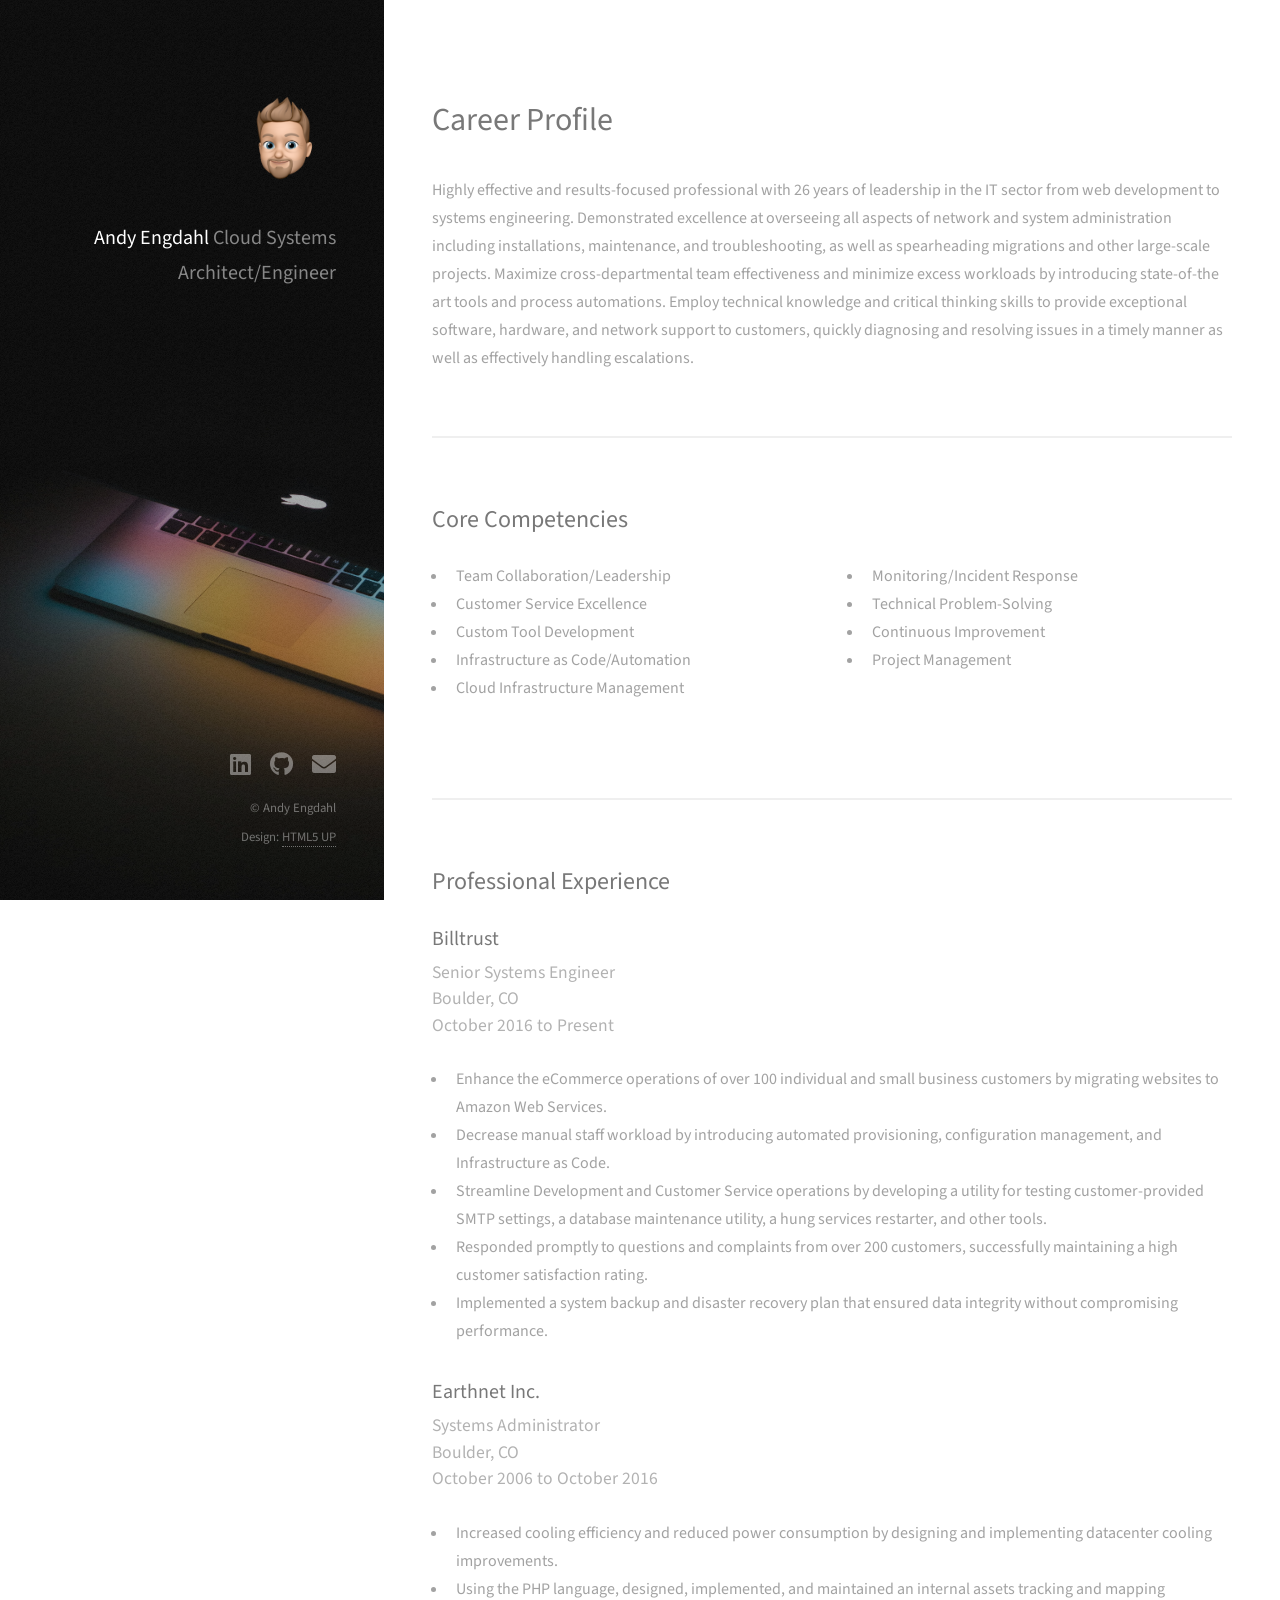
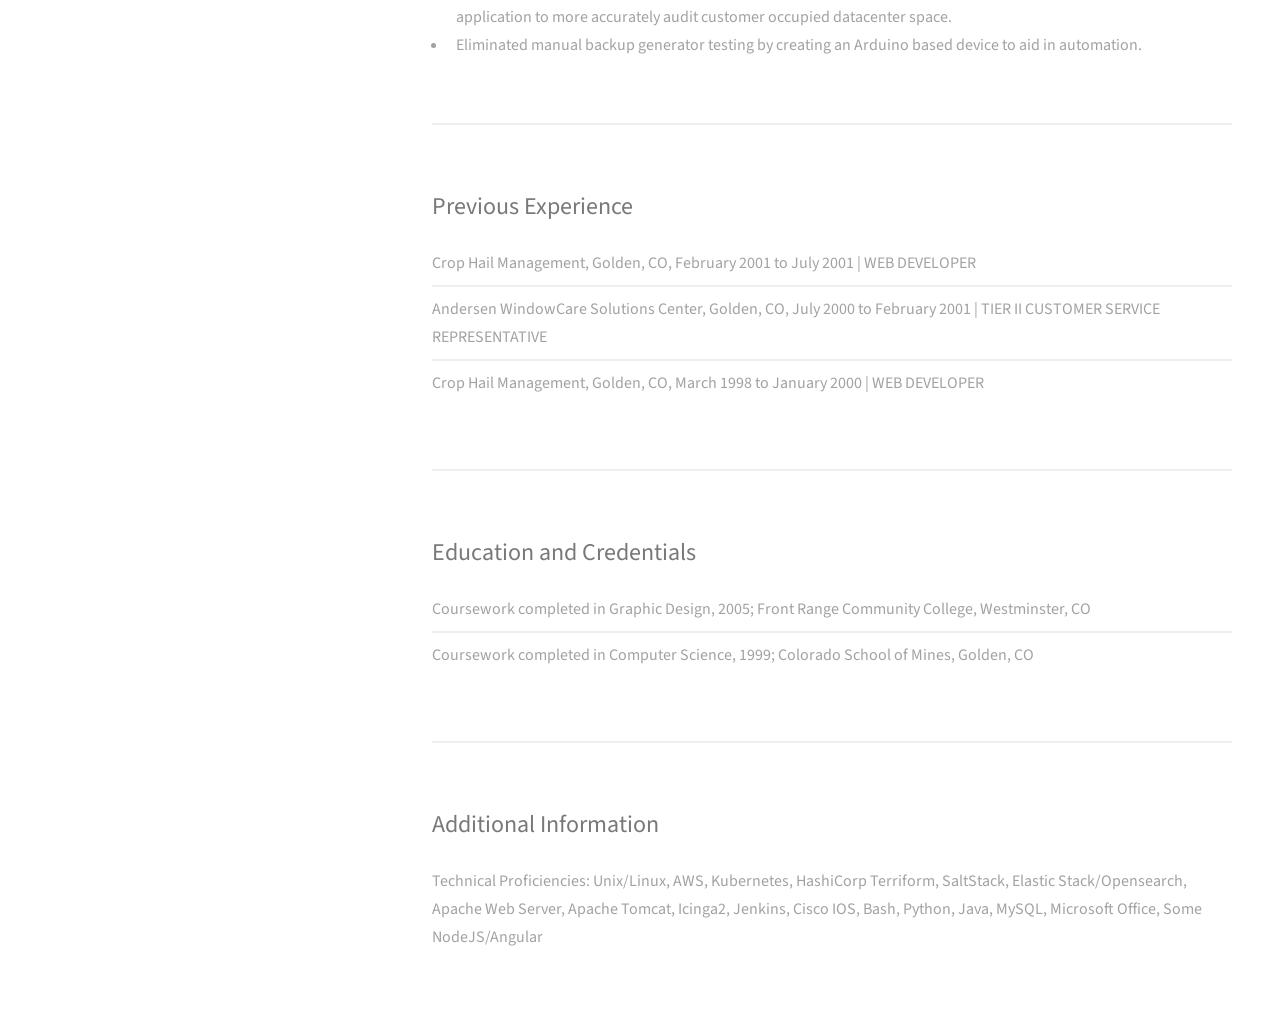
==== content/index.html @ d442753d "Initial commit" ====
<!DOCTYPE HTML>
<!--
	Strata by HTML5 UP
	html5up.net | @ajlkn
	Free for personal and commercial use under the CCA 3.0 license (html5up.net/license)
-->
<html>
	<head>
		<title>Andy Engdahl</title>
		<meta charset="utf-8" />
		<meta name="viewport" content="width=device-width, initial-scale=1, user-scalable=no" />
		<link rel="stylesheet" href="assets/css/main.css" />
	</head>
	<body class="is-preload">

		<!-- Header -->
			<header id="header">
				<div class="inner">
					<a href="#" class="image avatar"><img src="images/avatar.png" alt="" /></a>
					<h1><strong>Andy Engdahl</strong><br />
					Cloud Systems Architect/Engineer<br /></h1>
				</div>
			</header>

		<!-- Main -->
			<div id="main">

				<!-- One -->
					<section id="one">
						<header class="major">
							<h2>Career Profile</h2>
						</header>
						<p>Highly effective and results-focused professional with 26 years of leadership in the IT sector from web development to systems engineering. Demonstrated excellence at overseeing all aspects of network and system administration including installations, maintenance, and troubleshooting, as well as spearheading migrations and other large-scale projects. Maximize cross-departmental team effectiveness and minimize excess workloads by introducing state-of-the art tools and process automations. Employ technical knowledge and critical thinking skills to provide exceptional software, hardware, and network support to customers, quickly diagnosing and resolving issues in a timely manner as well as effectively handling escalations.</p>
					</section>

					<section id="two">
						<header>
							<h2>Core Competencies</h2>
						</header>
						<div class="row">
							<div class="col-6 col-12-xsmall">
								<ul>
									<li>Team Collaboration/Leadership</li>
									<li>Customer Service Excellence</li>
									<li>Custom Tool Development</li>
									<li>Infrastructure as Code/Automation</li>
									<li>Cloud Infrastructure Management</li>
								</ul>
							</div>
							<div class="col-6 col-12-xsmall">
								<ul>
									<li>Monitoring/Incident Response</li>
									<li>Technical Problem-Solving</li>
									<li>Continuous Improvement</li>
									<li>Project Management</li>
								</ul>
							</div>
						</div>
					</section>

					<section id="three">
						<h2>Professional Experience</h2>
						<header>
							<h3>Billtrust</h3>
							<p>
								Senior Systems Engineer<br />
								Boulder, CO<br />
								October 2016 to Present<br />
							</p>
						</header>
						<ul>
							<li>Enhance the eCommerce operations of over 100 individual and small business customers by migrating websites to Amazon Web Services.</li>
							<li>Decrease manual staff workload by introducing automated provisioning, configuration management, and Infrastructure as Code.</li>
							<li>Streamline Development and Customer Service operations by developing a utility for testing customer-provided SMTP settings, a database maintenance utility, a hung services restarter, and other tools. </li>
							<li>Responded promptly to questions and complaints from over 200 customers, successfully maintaining a high customer satisfaction rating.</li>
							<li>Implemented a system backup and disaster recovery plan that ensured data integrity without compromising performance.</li>
						</ul>
						<header>
							<h3>Earthnet Inc.</h3>
							<p>
								Systems Administrator<br />
								Boulder, CO<br />
								October 2006 to October 2016
							</p>
						</header>  
						<ul>
							<li>Increased cooling efficiency and reduced power consumption by designing and implementing datacenter cooling improvements.</li>
							<li>Using the PHP language, designed, implemented, and maintained an internal assets tracking and mapping application to more accurately audit customer occupied datacenter space.</li>
							<li>Eliminated manual backup generator testing by creating an Arduino based device to aid in automation.</li>
						</ul>
					</section>

					<section id="four">
						<h2>Previous Experience</h2>
							<ul class="alt">
							<li>Crop Hail Management, Golden, CO, February 2001 to July 2001 | WEB DEVELOPER</li>
							<li>Andersen WindowCare Solutions Center, Golden, CO, July 2000 to February 2001 | TIER II CUSTOMER SERVICE REPRESENTATIVE </li>
							<li>Crop Hail Management, Golden, CO, March 1998 to January 2000 | WEB DEVELOPER</li>
						</ul>
					</section>

					<section id="five">
						<h2>Education and Credentials</h2>
						<ul class="alt">
							<li>Coursework completed in Graphic Design, 2005; Front Range Community College, Westminster, CO</li>
							<li>Coursework completed in Computer Science, 1999; Colorado School of Mines, Golden, CO</li>
						</ul>
					</section>

					<section id="six">
						<h2>Additional Information</h2>
						<p>Technical Proficiencies: Unix/Linux, AWS, Kubernetes, HashiCorp Terriform, SaltStack, Elastic Stack/Opensearch, Apache Web Server, Apache Tomcat, Icinga2, Jenkins, Cisco IOS, Bash, Python, Java, MySQL, Microsoft Office, Some NodeJS/Angular</p>
					</section>

			</div>

		<!-- Footer -->
			<footer id="footer">
				<div class="inner">
					<ul class="icons">
						<li><a href="https://www.linkedin.com/in/andyengdahl/" class="icon brands fa-linkedin"><span class="label">LinkedIn</span></a></li>
						<li><a href="https://github.com/drewmat" class="icon brands fa-github"><span class="label">Github</span></a></li>
						<li><a href="#" class="icon solid fa-envelope"><span class="label">Email</span></a></li>
					</ul>
					<ul class="copyright">
						<li>&copy; Andy Engdahl</li><li>Design: <a href="http://html5up.net">HTML5 UP</a></li>
					</ul>
				</div>
			</footer>

		<!-- Scripts -->
			<script src="assets/js/jquery.min.js"></script>
			<script src="assets/js/jquery.poptrox.min.js"></script>
			<script src="assets/js/browser.min.js"></script>
			<script src="assets/js/breakpoints.min.js"></script>
			<script src="assets/js/util.js"></script>
			<script src="assets/js/main.js"></script>

	</body>
</html>
---- content/assets/css/main.css ----
@import url("fontawesome-all.min.css");
@import url("https://fonts.googleapis.com/css?family=Source+Sans+Pro:400,400italic");

/*
	Strata by HTML5 UP
	html5up.net | @ajlkn
	Free for personal and commercial use under the CCA 3.0 license (html5up.net/license)
*/

html, body, div, span, applet, object,
iframe, h1, h2, h3, h4, h5, h6, p, blockquote,
pre, a, abbr, acronym, address, big, cite,
code, del, dfn, em, img, ins, kbd, q, s, samp,
small, strike, strong, sub, sup, tt, var, b,
u, i, center, dl, dt, dd, ol, ul, li, fieldset,
form, label, legend, table, caption, tbody,
tfoot, thead, tr, th, td, article, aside,
canvas, details, embed, figure, figcaption,
footer, header, hgroup, menu, nav, output, ruby,
section, summary, time, mark, audio, video {
	margin: 0;
	padding: 0;
	border: 0;
	font-size: 100%;
	font: inherit;
	vertical-align: baseline;}

article, aside, details, figcaption, figure,
footer, header, hgroup, menu, nav, section {
	display: block;}

body {
	line-height: 1;
}

ol, ul {
	list-style: none;
}

blockquote, q {
	quotes: none;
}

	blockquote:before, blockquote:after, q:before, q:after {
		content: '';
		content: none;
	}

table {
	border-collapse: collapse;
	border-spacing: 0;
}

body {
	-webkit-text-size-adjust: none;
}

mark {
	background-color: transparent;
	color: inherit;
}

input::-moz-focus-inner {
	border: 0;
	padding: 0;
}

input, select, textarea {
	-moz-appearance: none;
	-webkit-appearance: none;
	-ms-appearance: none;
	appearance: none;
}

/* Basic */

	html {
		box-sizing: border-box;
	}

	*, *:before, *:after {
		box-sizing: inherit;
	}

	body {
		background: #fff;
	}

		body.is-preload *, body.is-preload *:before, body.is-preload *:after {
			-moz-animation: none !important;
			-webkit-animation: none !important;
			-ms-animation: none !important;
			animation: none !important;
			-moz-transition: none !important;
			-webkit-transition: none !important;
			-ms-transition: none !important;
			transition: none !important;
		}

	body, input, select, textarea {
		color: #a2a2a2;
		font-family: "Source Sans Pro", Helvetica, sans-serif;
		font-size: 16pt;
		font-weight: 400;
		line-height: 1.75em;
	}

	a {
		-moz-transition: color 0.2s ease-in-out, border-color 0.2s ease-in-out;
		-webkit-transition: color 0.2s ease-in-out, border-color 0.2s ease-in-out;
		-ms-transition: color 0.2s ease-in-out, border-color 0.2s ease-in-out;
		transition: color 0.2s ease-in-out, border-color 0.2s ease-in-out;
		border-bottom: dotted 1px;
		color: #49bf9d;
		text-decoration: none;
	}

		a:hover {
			border-bottom-color: transparent;
			color: #49bf9d !important;
			text-decoration: none;
		}

	strong, b {
		color: #787878;
		font-weight: 400;
	}

	em, i {
		font-style: italic;
	}

	p {
		margin: 0 0 2em 0;
	}

	h1, h2, h3, h4, h5, h6 {
		color: #787878;
		font-weight: 400;
		line-height: 1em;
		margin: 0 0 1em 0;
	}

		h1 a, h2 a, h3 a, h4 a, h5 a, h6 a {
			color: inherit;
			text-decoration: none;
		}

	h1 {
		font-size: 2em;
		line-height: 1.5em;
	}

	h2 {
		font-size: 1.5em;
		line-height: 1.5em;
	}

	h3 {
		font-size: 1.25em;
		line-height: 1.5em;
	}

	h4 {
		font-size: 1.1em;
		line-height: 1.5em;
	}

	h5 {
		font-size: 0.9em;
		line-height: 1.5em;
	}

	h6 {
		font-size: 0.7em;
		line-height: 1.5em;
	}

	sub {
		font-size: 0.8em;
		position: relative;
		top: 0.5em;
	}

	sup {
		font-size: 0.8em;
		position: relative;
		top: -0.5em;
	}

	hr {
		border: 0;
		border-bottom: solid 2px #efefef;
		margin: 2em 0;
	}

		hr.major {
			margin: 3em 0;
		}

	blockquote {
		border-left: solid 6px #efefef;
		font-style: italic;
		margin: 0 0 2em 0;
		padding: 0.5em 0 0.5em 1.5em;
	}

	code {
		background: #f7f7f7;
		border-radius: 0.35em;
		border: solid 2px #efefef;
		font-family: "Courier New", monospace;
		font-size: 0.9em;
		margin: 0 0.25em;
		padding: 0.25em 0.65em;
	}

	pre {
		-webkit-overflow-scrolling: touch;
		font-family: "Courier New", monospace;
		font-size: 0.9em;
		margin: 0 0 2em 0;
	}

		pre code {
			display: block;
			line-height: 1.75em;
			padding: 1em 1.5em;
			overflow-x: auto;
		}

	.align-left {
		text-align: left;
	}

	.align-center {
		text-align: center;
	}

	.align-right {
		text-align: right;
	}

/* Container */

	.container {
		margin: 0 auto;
		max-width: calc(100% - 4em);
		width: 100%;
	}

		.container.xsmall {
			width: 25%;
		}

		.container.small {
			width: 50%;
		}

		.container.medium {
			width: 75%;
		}

		.container.large {
			width: 125%;
		}

		.container.xlarge {
			width: 150%;
		}

		.container.max {
			width: 100%;
		}

		@media screen and (max-width: 980px) {

			.container {
				width: 100% !important;
				max-width: 100% !important;
			}

		}

		@media screen and (max-width: 480px) {

			.container {
				max-width: calc(100% - 3em);
			}

		}

/* Row */

	.row {
		display: flex;
		flex-wrap: wrap;
		box-sizing: border-box;
		align-items: stretch;
	}

		.row > * {
			box-sizing: border-box;
		}

		.row.gtr-uniform > * > :last-child {
			margin-bottom: 0;
		}

		.row.aln-left {
			justify-content: flex-start;
		}

		.row.aln-center {
			justify-content: center;
		}

		.row.aln-right {
			justify-content: flex-end;
		}

		.row.aln-top {
			align-items: flex-start;
		}

		.row.aln-middle {
			align-items: center;
		}

		.row.aln-bottom {
			align-items: flex-end;
		}

		.row > .imp {
			order: -1;
		}

		.row > .col-1 {
			width: 8.33333%;
		}

		.row > .off-1 {
			margin-left: 8.33333%;
		}

		.row > .col-2 {
			width: 16.66667%;
		}

		.row > .off-2 {
			margin-left: 16.66667%;
		}

		.row > .col-3 {
			width: 25%;
		}

		.row > .off-3 {
			margin-left: 25%;
		}

		.row > .col-4 {
			width: 33.33333%;
		}

		.row > .off-4 {
			margin-left: 33.33333%;
		}

		.row > .col-5 {
			width: 41.66667%;
		}

		.row > .off-5 {
			margin-left: 41.66667%;
		}

		.row > .col-6 {
			width: 50%;
		}

		.row > .off-6 {
			margin-left: 50%;
		}

		.row > .col-7 {
			width: 58.33333%;
		}

		.row > .off-7 {
			margin-left: 58.33333%;
		}

		.row > .col-8 {
			width: 66.66667%;
		}

		.row > .off-8 {
			margin-left: 66.66667%;
		}

		.row > .col-9 {
			width: 75%;
		}

		.row > .off-9 {
			margin-left: 75%;
		}

		.row > .col-10 {
			width: 83.33333%;
		}

		.row > .off-10 {
			margin-left: 83.33333%;
		}

		.row > .col-11 {
			width: 91.66667%;
		}

		.row > .off-11 {
			margin-left: 91.66667%;
		}

		.row > .col-12 {
			width: 100%;
		}

		.row > .off-12 {
			margin-left: 100%;
		}

		.row.gtr-0 {
			margin-top: 0;
			margin-left: 0em;
		}

			.row.gtr-0 > * {
				padding: 0 0 0 0em;
			}

			.row.gtr-0.gtr-uniform {
				margin-top: 0em;
			}

				.row.gtr-0.gtr-uniform > * {
					padding-top: 0em;
				}

		.row.gtr-25 {
			margin-top: 0;
			margin-left: -0.625em;
		}

			.row.gtr-25 > * {
				padding: 0 0 0 0.625em;
			}

			.row.gtr-25.gtr-uniform {
				margin-top: -0.625em;
			}

				.row.gtr-25.gtr-uniform > * {
					padding-top: 0.625em;
				}

		.row.gtr-50 {
			margin-top: 0;
			margin-left: -1.25em;
		}

			.row.gtr-50 > * {
				padding: 0 0 0 1.25em;
			}

			.row.gtr-50.gtr-uniform {
				margin-top: -1.25em;
			}

				.row.gtr-50.gtr-uniform > * {
					padding-top: 1.25em;
				}

		.row {
			margin-top: 0;
			margin-left: -2.5em;
		}

			.row > * {
				padding: 0 0 0 2.5em;
			}

			.row.gtr-uniform {
				margin-top: -2.5em;
			}

				.row.gtr-uniform > * {
					padding-top: 2.5em;
				}

		.row.gtr-150 {
			margin-top: 0;
			margin-left: -3.75em;
		}

			.row.gtr-150 > * {
				padding: 0 0 0 3.75em;
			}

			.row.gtr-150.gtr-uniform {
				margin-top: -3.75em;
			}

				.row.gtr-150.gtr-uniform > * {
					padding-top: 3.75em;
				}

		.row.gtr-200 {
			margin-top: 0;
			margin-left: -5em;
		}

			.row.gtr-200 > * {
				padding: 0 0 0 5em;
			}

			.row.gtr-200.gtr-uniform {
				margin-top: -5em;
			}

				.row.gtr-200.gtr-uniform > * {
					padding-top: 5em;
				}

		@media screen and (max-width: 1800px) {

			.row {
				display: flex;
				flex-wrap: wrap;
				box-sizing: border-box;
				align-items: stretch;
			}

				.row > * {
					box-sizing: border-box;
				}

				.row.gtr-uniform > * > :last-child {
					margin-bottom: 0;
				}

				.row.aln-left {
					justify-content: flex-start;
				}

				.row.aln-center {
					justify-content: center;
				}

				.row.aln-right {
					justify-content: flex-end;
				}

				.row.aln-top {
					align-items: flex-start;
				}

				.row.aln-middle {
					align-items: center;
				}

				.row.aln-bottom {
					align-items: flex-end;
				}

				.row > .imp-xlarge {
					order: -1;
				}

				.row > .col-1-xlarge {
					width: 8.33333%;
				}

				.row > .off-1-xlarge {
					margin-left: 8.33333%;
				}

				.row > .col-2-xlarge {
					width: 16.66667%;
				}

				.row > .off-2-xlarge {
					margin-left: 16.66667%;
				}

				.row > .col-3-xlarge {
					width: 25%;
				}

				.row > .off-3-xlarge {
					margin-left: 25%;
				}

				.row > .col-4-xlarge {
					width: 33.33333%;
				}

				.row > .off-4-xlarge {
					margin-left: 33.33333%;
				}

				.row > .col-5-xlarge {
					width: 41.66667%;
				}

				.row > .off-5-xlarge {
					margin-left: 41.66667%;
				}

				.row > .col-6-xlarge {
					width: 50%;
				}

				.row > .off-6-xlarge {
					margin-left: 50%;
				}

				.row > .col-7-xlarge {
					width: 58.33333%;
				}

				.row > .off-7-xlarge {
					margin-left: 58.33333%;
				}

				.row > .col-8-xlarge {
					width: 66.66667%;
				}

				.row > .off-8-xlarge {
					margin-left: 66.66667%;
				}

				.row > .col-9-xlarge {
					width: 75%;
				}

				.row > .off-9-xlarge {
					margin-left: 75%;
				}

				.row > .col-10-xlarge {
					width: 83.33333%;
				}

				.row > .off-10-xlarge {
					margin-left: 83.33333%;
				}

				.row > .col-11-xlarge {
					width: 91.66667%;
				}

				.row > .off-11-xlarge {
					margin-left: 91.66667%;
				}

				.row > .col-12-xlarge {
					width: 100%;
				}

				.row > .off-12-xlarge {
					margin-left: 100%;
				}

				.row.gtr-0 {
					margin-top: 0;
					margin-left: 0em;
				}

					.row.gtr-0 > * {
						padding: 0 0 0 0em;
					}

					.row.gtr-0.gtr-uniform {
						margin-top: 0em;
					}

						.row.gtr-0.gtr-uniform > * {
							padding-top: 0em;
						}

				.row.gtr-25 {
					margin-top: 0;
					margin-left: -0.625em;
				}

					.row.gtr-25 > * {
						padding: 0 0 0 0.625em;
					}

					.row.gtr-25.gtr-uniform {
						margin-top: -0.625em;
					}

						.row.gtr-25.gtr-uniform > * {
							padding-top: 0.625em;
						}

				.row.gtr-50 {
					margin-top: 0;
					margin-left: -1.25em;
				}

					.row.gtr-50 > * {
						padding: 0 0 0 1.25em;
					}

					.row.gtr-50.gtr-uniform {
						margin-top: -1.25em;
					}

						.row.gtr-50.gtr-uniform > * {
							padding-top: 1.25em;
						}

				.row {
					margin-top: 0;
					margin-left: -2.5em;
				}

					.row > * {
						padding: 0 0 0 2.5em;
					}

					.row.gtr-uniform {
						margin-top: -2.5em;
					}

						.row.gtr-uniform > * {
							padding-top: 2.5em;
						}

				.row.gtr-150 {
					margin-top: 0;
					margin-left: -3.75em;
				}

					.row.gtr-150 > * {
						padding: 0 0 0 3.75em;
					}

					.row.gtr-150.gtr-uniform {
						margin-top: -3.75em;
					}

						.row.gtr-150.gtr-uniform > * {
							padding-top: 3.75em;
						}

				.row.gtr-200 {
					margin-top: 0;
					margin-left: -5em;
				}

					.row.gtr-200 > * {
						padding: 0 0 0 5em;
					}

					.row.gtr-200.gtr-uniform {
						margin-top: -5em;
					}

						.row.gtr-200.gtr-uniform > * {
							padding-top: 5em;
						}

		}

		@media screen and (max-width: 1280px) {

			.row {
				display: flex;
				flex-wrap: wrap;
				box-sizing: border-box;
				align-items: stretch;
			}

				.row > * {
					box-sizing: border-box;
				}

				.row.gtr-uniform > * > :last-child {
					margin-bottom: 0;
				}

				.row.aln-left {
					justify-content: flex-start;
				}

				.row.aln-center {
					justify-content: center;
				}

				.row.aln-right {
					justify-content: flex-end;
				}

				.row.aln-top {
					align-items: flex-start;
				}

				.row.aln-middle {
					align-items: center;
				}

				.row.aln-bottom {
					align-items: flex-end;
				}

				.row > .imp-large {
					order: -1;
				}

				.row > .col-1-large {
					width: 8.33333%;
				}

				.row > .off-1-large {
					margin-left: 8.33333%;
				}

				.row > .col-2-large {
					width: 16.66667%;
				}

				.row > .off-2-large {
					margin-left: 16.66667%;
				}

				.row > .col-3-large {
					width: 25%;
				}

				.row > .off-3-large {
					margin-left: 25%;
				}

				.row > .col-4-large {
					width: 33.33333%;
				}

				.row > .off-4-large {
					margin-left: 33.33333%;
				}

				.row > .col-5-large {
					width: 41.66667%;
				}

				.row > .off-5-large {
					margin-left: 41.66667%;
				}

				.row > .col-6-large {
					width: 50%;
				}

				.row > .off-6-large {
					margin-left: 50%;
				}

				.row > .col-7-large {
					width: 58.33333%;
				}

				.row > .off-7-large {
					margin-left: 58.33333%;
				}

				.row > .col-8-large {
					width: 66.66667%;
				}

				.row > .off-8-large {
					margin-left: 66.66667%;
				}

				.row > .col-9-large {
					width: 75%;
				}

				.row > .off-9-large {
					margin-left: 75%;
				}

				.row > .col-10-large {
					width: 83.33333%;
				}

				.row > .off-10-large {
					margin-left: 83.33333%;
				}

				.row > .col-11-large {
					width: 91.66667%;
				}

				.row > .off-11-large {
					margin-left: 91.66667%;
				}

				.row > .col-12-large {
					width: 100%;
				}

				.row > .off-12-large {
					margin-left: 100%;
				}

				.row.gtr-0 {
					margin-top: 0;
					margin-left: 0em;
				}

					.row.gtr-0 > * {
						padding: 0 0 0 0em;
					}

					.row.gtr-0.gtr-uniform {
						margin-top: 0em;
					}

						.row.gtr-0.gtr-uniform > * {
							padding-top: 0em;
						}

				.row.gtr-25 {
					margin-top: 0;
					margin-left: -0.5em;
				}

					.row.gtr-25 > * {
						padding: 0 0 0 0.5em;
					}

					.row.gtr-25.gtr-uniform {
						margin-top: -0.5em;
					}

						.row.gtr-25.gtr-uniform > * {
							padding-top: 0.5em;
						}

				.row.gtr-50 {
					margin-top: 0;
					margin-left: -1em;
				}

					.row.gtr-50 > * {
						padding: 0 0 0 1em;
					}

					.row.gtr-50.gtr-uniform {
						margin-top: -1em;
					}

						.row.gtr-50.gtr-uniform > * {
							padding-top: 1em;
						}

				.row {
					margin-top: 0;
					margin-left: -2em;
				}

					.row > * {
						padding: 0 0 0 2em;
					}

					.row.gtr-uniform {
						margin-top: -2em;
					}

						.row.gtr-uniform > * {
							padding-top: 2em;
						}

				.row.gtr-150 {
					margin-top: 0;
					margin-left: -3em;
				}

					.row.gtr-150 > * {
						padding: 0 0 0 3em;
					}

					.row.gtr-150.gtr-uniform {
						margin-top: -3em;
					}

						.row.gtr-150.gtr-uniform > * {
							padding-top: 3em;
						}

				.row.gtr-200 {
					margin-top: 0;
					margin-left: -4em;
				}

					.row.gtr-200 > * {
						padding: 0 0 0 4em;
					}

					.row.gtr-200.gtr-uniform {
						margin-top: -4em;
					}

						.row.gtr-200.gtr-uniform > * {
							padding-top: 4em;
						}

		}

		@media screen and (max-width: 980px) {

			.row {
				display: flex;
				flex-wrap: wrap;
				box-sizing: border-box;
				align-items: stretch;
			}

				.row > * {
					box-sizing: border-box;
				}

				.row.gtr-uniform > * > :last-child {
					margin-bottom: 0;
				}

				.row.aln-left {
					justify-content: flex-start;
				}

				.row.aln-center {
					justify-content: center;
				}

				.row.aln-right {
					justify-content: flex-end;
				}

				.row.aln-top {
					align-items: flex-start;
				}

				.row.aln-middle {
					align-items: center;
				}

				.row.aln-bottom {
					align-items: flex-end;
				}

				.row > .imp-medium {
					order: -1;
				}

				.row > .col-1-medium {
					width: 8.33333%;
				}

				.row > .off-1-medium {
					margin-left: 8.33333%;
				}

				.row > .col-2-medium {
					width: 16.66667%;
				}

				.row > .off-2-medium {
					margin-left: 16.66667%;
				}

				.row > .col-3-medium {
					width: 25%;
				}

				.row > .off-3-medium {
					margin-left: 25%;
				}

				.row > .col-4-medium {
					width: 33.33333%;
				}

				.row > .off-4-medium {
					margin-left: 33.33333%;
				}

				.row > .col-5-medium {
					width: 41.66667%;
				}

				.row > .off-5-medium {
					margin-left: 41.66667%;
				}

				.row > .col-6-medium {
					width: 50%;
				}

				.row > .off-6-medium {
					margin-left: 50%;
				}

				.row > .col-7-medium {
					width: 58.33333%;
				}

				.row > .off-7-medium {
					margin-left: 58.33333%;
				}

				.row > .col-8-medium {
					width: 66.66667%;
				}

				.row > .off-8-medium {
					margin-left: 66.66667%;
				}

				.row > .col-9-medium {
					width: 75%;
				}

				.row > .off-9-medium {
					margin-left: 75%;
				}

				.row > .col-10-medium {
					width: 83.33333%;
				}

				.row > .off-10-medium {
					margin-left: 83.33333%;
				}

				.row > .col-11-medium {
					width: 91.66667%;
				}

				.row > .off-11-medium {
					margin-left: 91.66667%;
				}

				.row > .col-12-medium {
					width: 100%;
				}

				.row > .off-12-medium {
					margin-left: 100%;
				}

				.row.gtr-0 {
					margin-top: 0;
					margin-left: 0em;
				}

					.row.gtr-0 > * {
						padding: 0 0 0 0em;
					}

					.row.gtr-0.gtr-uniform {
						margin-top: 0em;
					}

						.row.gtr-0.gtr-uniform > * {
							padding-top: 0em;
						}

				.row.gtr-25 {
					margin-top: 0;
					margin-left: -0.5em;
				}

					.row.gtr-25 > * {
						padding: 0 0 0 0.5em;
					}

					.row.gtr-25.gtr-uniform {
						margin-top: -0.5em;
					}

						.row.gtr-25.gtr-uniform > * {
							padding-top: 0.5em;
						}

				.row.gtr-50 {
					margin-top: 0;
					margin-left: -1em;
				}

					.row.gtr-50 > * {
						padding: 0 0 0 1em;
					}

					.row.gtr-50.gtr-uniform {
						margin-top: -1em;
					}

						.row.gtr-50.gtr-uniform > * {
							padding-top: 1em;
						}

				.row {
					margin-top: 0;
					margin-left: -2em;
				}

					.row > * {
						padding: 0 0 0 2em;
					}

					.row.gtr-uniform {
						margin-top: -2em;
					}

						.row.gtr-uniform > * {
							padding-top: 2em;
						}

				.row.gtr-150 {
					margin-top: 0;
					margin-left: -3em;
				}

					.row.gtr-150 > * {
						padding: 0 0 0 3em;
					}

					.row.gtr-150.gtr-uniform {
						margin-top: -3em;
					}

						.row.gtr-150.gtr-uniform > * {
							padding-top: 3em;
						}

				.row.gtr-200 {
					margin-top: 0;
					margin-left: -4em;
				}

					.row.gtr-200 > * {
						padding: 0 0 0 4em;
					}

					.row.gtr-200.gtr-uniform {
						margin-top: -4em;
					}

						.row.gtr-200.gtr-uniform > * {
							padding-top: 4em;
						}

		}

		@media screen and (max-width: 736px) {

			.row {
				display: flex;
				flex-wrap: wrap;
				box-sizing: border-box;
				align-items: stretch;
			}

				.row > * {
					box-sizing: border-box;
				}

				.row.gtr-uniform > * > :last-child {
					margin-bottom: 0;
				}

				.row.aln-left {
					justify-content: flex-start;
				}

				.row.aln-center {
					justify-content: center;
				}

				.row.aln-right {
					justify-content: flex-end;
				}

				.row.aln-top {
					align-items: flex-start;
				}

				.row.aln-middle {
					align-items: center;
				}

				.row.aln-bottom {
					align-items: flex-end;
				}

				.row > .imp-small {
					order: -1;
				}

				.row > .col-1-small {
					width: 8.33333%;
				}

				.row > .off-1-small {
					margin-left: 8.33333%;
				}

				.row > .col-2-small {
					width: 16.66667%;
				}

				.row > .off-2-small {
					margin-left: 16.66667%;
				}

				.row > .col-3-small {
					width: 25%;
				}

				.row > .off-3-small {
					margin-left: 25%;
				}

				.row > .col-4-small {
					width: 33.33333%;
				}

				.row > .off-4-small {
					margin-left: 33.33333%;
				}

				.row > .col-5-small {
					width: 41.66667%;
				}

				.row > .off-5-small {
					margin-left: 41.66667%;
				}

				.row > .col-6-small {
					width: 50%;
				}

				.row > .off-6-small {
					margin-left: 50%;
				}

				.row > .col-7-small {
					width: 58.33333%;
				}

				.row > .off-7-small {
					margin-left: 58.33333%;
				}

				.row > .col-8-small {
					width: 66.66667%;
				}

				.row > .off-8-small {
					margin-left: 66.66667%;
				}

				.row > .col-9-small {
					width: 75%;
				}

				.row > .off-9-small {
					margin-left: 75%;
				}

				.row > .col-10-small {
					width: 83.33333%;
				}

				.row > .off-10-small {
					margin-left: 83.33333%;
				}

				.row > .col-11-small {
					width: 91.66667%;
				}

				.row > .off-11-small {
					margin-left: 91.66667%;
				}

				.row > .col-12-small {
					width: 100%;
				}

				.row > .off-12-small {
					margin-left: 100%;
				}

				.row.gtr-0 {
					margin-top: 0;
					margin-left: 0em;
				}

					.row.gtr-0 > * {
						padding: 0 0 0 0em;
					}

					.row.gtr-0.gtr-uniform {
						margin-top: 0em;
					}

						.row.gtr-0.gtr-uniform > * {
							padding-top: 0em;
						}

				.row.gtr-25 {
					margin-top: 0;
					margin-left: -0.375em;
				}

					.row.gtr-25 > * {
						padding: 0 0 0 0.375em;
					}

					.row.gtr-25.gtr-uniform {
						margin-top: -0.375em;
					}

						.row.gtr-25.gtr-uniform > * {
							padding-top: 0.375em;
						}

				.row.gtr-50 {
					margin-top: 0;
					margin-left: -0.75em;
				}

					.row.gtr-50 > * {
						padding: 0 0 0 0.75em;
					}

					.row.gtr-50.gtr-uniform {
						margin-top: -0.75em;
					}

						.row.gtr-50.gtr-uniform > * {
							padding-top: 0.75em;
						}

				.row {
					margin-top: 0;
					margin-left: -1.5em;
				}

					.row > * {
						padding: 0 0 0 1.5em;
					}

					.row.gtr-uniform {
						margin-top: -1.5em;
					}

						.row.gtr-uniform > * {
							padding-top: 1.5em;
						}

				.row.gtr-150 {
					margin-top: 0;
					margin-left: -2.25em;
				}

					.row.gtr-150 > * {
						padding: 0 0 0 2.25em;
					}

					.row.gtr-150.gtr-uniform {
						margin-top: -2.25em;
					}

						.row.gtr-150.gtr-uniform > * {
							padding-top: 2.25em;
						}

				.row.gtr-200 {
					margin-top: 0;
					margin-left: -3em;
				}

					.row.gtr-200 > * {
						padding: 0 0 0 3em;
					}

					.row.gtr-200.gtr-uniform {
						margin-top: -3em;
					}

						.row.gtr-200.gtr-uniform > * {
							padding-top: 3em;
						}

		}

		@media screen and (max-width: 480px) {

			.row {
				display: flex;
				flex-wrap: wrap;
				box-sizing: border-box;
				align-items: stretch;
			}

				.row > * {
					box-sizing: border-box;
				}

				.row.gtr-uniform > * > :last-child {
					margin-bottom: 0;
				}

				.row.aln-left {
					justify-content: flex-start;
				}

				.row.aln-center {
					justify-content: center;
				}

				.row.aln-right {
					justify-content: flex-end;
				}

				.row.aln-top {
					align-items: flex-start;
				}

				.row.aln-middle {
					align-items: center;
				}

				.row.aln-bottom {
					align-items: flex-end;
				}

				.row > .imp-xsmall {
					order: -1;
				}

				.row > .col-1-xsmall {
					width: 8.33333%;
				}

				.row > .off-1-xsmall {
					margin-left: 8.33333%;
				}

				.row > .col-2-xsmall {
					width: 16.66667%;
				}

				.row > .off-2-xsmall {
					margin-left: 16.66667%;
				}

				.row > .col-3-xsmall {
					width: 25%;
				}

				.row > .off-3-xsmall {
					margin-left: 25%;
				}

				.row > .col-4-xsmall {
					width: 33.33333%;
				}

				.row > .off-4-xsmall {
					margin-left: 33.33333%;
				}

				.row > .col-5-xsmall {
					width: 41.66667%;
				}

				.row > .off-5-xsmall {
					margin-left: 41.66667%;
				}

				.row > .col-6-xsmall {
					width: 50%;
				}

				.row > .off-6-xsmall {
					margin-left: 50%;
				}

				.row > .col-7-xsmall {
					width: 58.33333%;
				}

				.row > .off-7-xsmall {
					margin-left: 58.33333%;
				}

				.row > .col-8-xsmall {
					width: 66.66667%;
				}

				.row > .off-8-xsmall {
					margin-left: 66.66667%;
				}

				.row > .col-9-xsmall {
					width: 75%;
				}

				.row > .off-9-xsmall {
					margin-left: 75%;
				}

				.row > .col-10-xsmall {
					width: 83.33333%;
				}

				.row > .off-10-xsmall {
					margin-left: 83.33333%;
				}

				.row > .col-11-xsmall {
					width: 91.66667%;
				}

				.row > .off-11-xsmall {
					margin-left: 91.66667%;
				}

				.row > .col-12-xsmall {
					width: 100%;
				}

				.row > .off-12-xsmall {
					margin-left: 100%;
				}

				.row.gtr-0 {
					margin-top: 0;
					margin-left: 0em;
				}

					.row.gtr-0 > * {
						padding: 0 0 0 0em;
					}

					.row.gtr-0.gtr-uniform {
						margin-top: 0em;
					}

						.row.gtr-0.gtr-uniform > * {
							padding-top: 0em;
						}

				.row.gtr-25 {
					margin-top: 0;
					margin-left: -0.375em;
				}

					.row.gtr-25 > * {
						padding: 0 0 0 0.375em;
					}

					.row.gtr-25.gtr-uniform {
						margin-top: -0.375em;
					}

						.row.gtr-25.gtr-uniform > * {
							padding-top: 0.375em;
						}

				.row.gtr-50 {
					margin-top: 0;
					margin-left: -0.75em;
				}

					.row.gtr-50 > * {
						padding: 0 0 0 0.75em;
					}

					.row.gtr-50.gtr-uniform {
						margin-top: -0.75em;
					}

						.row.gtr-50.gtr-uniform > * {
							padding-top: 0.75em;
						}

				.row {
					margin-top: 0;
					margin-left: -1.5em;
				}

					.row > * {
						padding: 0 0 0 1.5em;
					}

					.row.gtr-uniform {
						margin-top: -1.5em;
					}

						.row.gtr-uniform > * {
							padding-top: 1.5em;
						}

				.row.gtr-150 {
					margin-top: 0;
					margin-left: -2.25em;
				}

					.row.gtr-150 > * {
						padding: 0 0 0 2.25em;
					}

					.row.gtr-150.gtr-uniform {
						margin-top: -2.25em;
					}

						.row.gtr-150.gtr-uniform > * {
							padding-top: 2.25em;
						}

				.row.gtr-200 {
					margin-top: 0;
					margin-left: -3em;
				}

					.row.gtr-200 > * {
						padding: 0 0 0 3em;
					}

					.row.gtr-200.gtr-uniform {
						margin-top: -3em;
					}

						.row.gtr-200.gtr-uniform > * {
							padding-top: 3em;
						}

		}

/* Section/Article */

	section.special, article.special {
		text-align: center;
	}

	header p {
		color: #b2b2b2;
		position: relative;
		margin: 0 0 1.5em 0;
	}

	header h2 + p {
		font-size: 1.25em;
		margin-top: -1em;
		line-height: 1.5em;
	}

	header h3 + p {
		font-size: 1.1em;
		margin-top: -0.8em;
		line-height: 1.5em;
	}

	header h4 + p,
	header h5 + p,
	header h6 + p {
		font-size: 0.9em;
		margin-top: -0.6em;
		line-height: 1.5em;
	}

	header.major h2 {
		font-size: 2em;
	}

/* Form */

	form {
		margin: 0 0 2em 0;
	}

	label {
		color: #787878;
		display: block;
		font-size: 0.9em;
		font-weight: 400;
		margin: 0 0 1em 0;
	}

	input[type="text"],
	input[type="password"],
	input[type="email"],
	select,
	textarea {
		-moz-appearance: none;
		-webkit-appearance: none;
		-ms-appearance: none;
		appearance: none;
		background: #f7f7f7;
		border-radius: 0.35em;
		border: solid 2px transparent;
		color: inherit;
		display: block;
		outline: 0;
		padding: 0 0.75em;
		text-decoration: none;
		width: 100%;
	}

		input[type="text"]:invalid,
		input[type="password"]:invalid,
		input[type="email"]:invalid,
		select:invalid,
		textarea:invalid {
			box-shadow: none;
		}

		input[type="text"]:focus,
		input[type="password"]:focus,
		input[type="email"]:focus,
		select:focus,
		textarea:focus {
			border-color: #49bf9d;
		}

	select {
		background-image: url("data:image/svg+xml;charset=utf8,%3Csvg xmlns='http://www.w3.org/2000/svg' width='40' height='40' preserveAspectRatio='none' viewBox='0 0 40 40'%3E%3Cpath d='M9.4,12.3l10.4,10.4l10.4-10.4c0.2-0.2,0.5-0.4,0.9-0.4c0.3,0,0.6,0.1,0.9,0.4l3.3,3.3c0.2,0.2,0.4,0.5,0.4,0.9 c0,0.4-0.1,0.6-0.4,0.9L20.7,31.9c-0.2,0.2-0.5,0.4-0.9,0.4c-0.3,0-0.6-0.1-0.9-0.4L4.3,17.3c-0.2-0.2-0.4-0.5-0.4-0.9 c0-0.4,0.1-0.6,0.4-0.9l3.3-3.3c0.2-0.2,0.5-0.4,0.9-0.4S9.1,12.1,9.4,12.3z' fill='%23dfdfdf' /%3E%3C/svg%3E");
		background-size: 1.25rem;
		background-repeat: no-repeat;
		background-position: calc(100% - 1rem) center;
		height: 2.75em;
		padding-right: 2.75em;
		text-overflow: ellipsis;
	}

		select option {
			color: #787878;
			background: #fff;
		}

		select:focus::-ms-value {
			background-color: transparent;
		}

		select::-ms-expand {
			display: none;
		}

	input[type="text"],
	input[type="password"],
	input[type="email"],
	select {
		height: 2.75em;
	}

	textarea {
		padding: 0.75em;
	}

	input[type="checkbox"],
	input[type="radio"] {
		-moz-appearance: none;
		-webkit-appearance: none;
		-ms-appearance: none;
		appearance: none;
		display: block;
		float: left;
		margin-right: -2em;
		opacity: 0;
		width: 1em;
		z-index: -1;
	}

		input[type="checkbox"] + label,
		input[type="radio"] + label {
			text-decoration: none;
			color: #a2a2a2;
			cursor: pointer;
			display: inline-block;
			font-size: 1em;
			font-weight: 400;
			padding-left: 2.4em;
			padding-right: 0.75em;
			position: relative;
		}

			input[type="checkbox"] + label:before,
			input[type="radio"] + label:before {
				-moz-osx-font-smoothing: grayscale;
				-webkit-font-smoothing: antialiased;
				display: inline-block;
				font-style: normal;
				font-variant: normal;
				text-rendering: auto;
				line-height: 1;
				text-transform: none !important;
				font-family: 'Font Awesome 5 Free';
				font-weight: 900;
			}

			input[type="checkbox"] + label:before,
			input[type="radio"] + label:before {
				background: #f7f7f7;
				border-radius: 0.35em;
				border: solid 2px transparent;
				content: '';
				display: inline-block;
				font-size: 0.8em;
				height: 2.0625em;
				left: 0;
				line-height: 1.85625em;
				position: absolute;
				text-align: center;
				top: 0;
				width: 2.0625em;
			}

		input[type="checkbox"]:checked + label:before,
		input[type="radio"]:checked + label:before {
			background: #787878;
			border-color: #787878;
			color: #fff;
			content: '\f00c';
		}

		input[type="checkbox"]:focus + label:before,
		input[type="radio"]:focus + label:before {
			border-color: #49bf9d;
		}

	input[type="checkbox"] + label:before {
		border-radius: 0.35em;
	}

	input[type="radio"] + label:before {
		border-radius: 100%;
	}

	::-webkit-input-placeholder {
		color: #b2b2b2 !important;
		opacity: 1.0;
	}

	:-moz-placeholder {
		color: #b2b2b2 !important;
		opacity: 1.0;
	}

	::-moz-placeholder {
		color: #b2b2b2 !important;
		opacity: 1.0;
	}

	:-ms-input-placeholder {
		color: #b2b2b2 !important;
		opacity: 1.0;
	}

/* Box */

	.box {
		border-radius: 0.35em;
		border: solid 2px #efefef;
		margin-bottom: 2em;
		padding: 1.5em;
	}

		.box > :last-child,
		.box > :last-child > :last-child,
		.box > :last-child > :last-child > :last-child {
			margin-bottom: 0;
		}

		.box.alt {
			border: 0;
			border-radius: 0;
			padding: 0;
		}

/* Icon */

	.icon {
		text-decoration: none;
		border-bottom: none;
		position: relative;
	}

		.icon:before {
			-moz-osx-font-smoothing: grayscale;
			-webkit-font-smoothing: antialiased;
			display: inline-block;
			font-style: normal;
			font-variant: normal;
			text-rendering: auto;
			line-height: 1;
			text-transform: none !important;
			font-family: 'Font Awesome 5 Free';
			font-weight: 400;
		}

		.icon > .label {
			display: none;
		}

		.icon:before {
			line-height: inherit;
		}

		.icon.solid:before {
			font-weight: 900;
		}

		.icon.brands:before {
			font-family: 'Font Awesome 5 Brands';
		}

/* Image */

	.image {
		border-radius: 0.35em;
		border: 0;
		display: inline-block;
		position: relative;
	}

		.image:before {
			-moz-transition: opacity 0.2s ease-in-out;
			-webkit-transition: opacity 0.2s ease-in-out;
			-ms-transition: opacity 0.2s ease-in-out;
			transition: opacity 0.2s ease-in-out;
			background: url("images/overlay.png");
			border-radius: 0.35em;
			content: '';
			display: block;
			height: 100%;
			left: 0;
			opacity: 0.5;
			position: absolute;
			top: 0;
			width: 100%;
		}

		.image.thumb {
			text-align: center;
		}

			.image.thumb:after {
				-moz-transition: opacity 0.2s ease-in-out;
				-webkit-transition: opacity 0.2s ease-in-out;
				-ms-transition: opacity 0.2s ease-in-out;
				transition: opacity 0.2s ease-in-out;
				border-radius: 0.35em;
				border: solid 3px rgba(255, 255, 255, 0.5);
				color: #fff;
				content: 'View';
				display: inline-block;
				font-size: 0.8em;
				font-weight: 400;
				left: 50%;
				line-height: 2.25em;
				margin: -1.25em 0 0 -3em;
				opacity: 0;
				padding: 0 1.5em;
				position: absolute;
				text-align: center;
				text-decoration: none;
				top: 50%;
				white-space: nowrap;
			}

			.image.thumb:hover:after {
				opacity: 1.0;
			}

			.image.thumb:hover:before {
				background: url("images/overlay.png"), url("images/overlay.png");
				opacity: 1.0;
			}

		.image img {
			border-radius: 0.35em;
			display: block;
		}

		.image.left {
			float: left;
			margin: 0 1.5em 1em 0;
			top: 0.25em;
		}

		.image.right {
			float: right;
			margin: 0 0 1em 1.5em;
			top: 0.25em;
		}

		.image.left, .image.right {
			max-width: 40%;
		}

			.image.left img, .image.right img {
				width: 100%;
			}

		.image.fit {
			display: block;
			margin: 0 0 2em 0;
			width: 100%;
		}

			.image.fit img {
				width: 100%;
			}

		.image.avatar {
			border-radius: 100%;
		}

			.image.avatar:before {
				display: none;
			}

			.image.avatar img {
				border-radius: 100%;
				width: 100%;
			}

/* List */

	ol {
		list-style: decimal;
		margin: 0 0 2em 0;
		padding-left: 1.25em;
	}

		ol li {
			padding-left: 0.25em;
		}

	ul {
		list-style: disc;
		margin: 0 0 2em 0;
		padding-left: 1em;
	}

		ul li {
			padding-left: 0.5em;
		}

		ul.alt {
			list-style: none;
			padding-left: 0;
		}

			ul.alt li {
				border-top: solid 2px #efefef;
				padding: 0.5em 0;
			}

				ul.alt li:first-child {
					border-top: 0;
					padding-top: 0;
				}

	dl {
		margin: 0 0 2em 0;
	}

/* Icons */

	ul.icons {
		cursor: default;
		list-style: none;
		padding-left: 0;
	}

		ul.icons li {
			display: inline-block;
			padding: 0 1em 0 0;
		}

			ul.icons li:last-child {
				padding-right: 0;
			}

			ul.icons li .icon:before {
				font-size: 1.5em;
			}

/* Labeled Icons */

	ul.labeled-icons {
		list-style: none;
		padding: 0;
	}

		ul.labeled-icons li {
			line-height: 1.75em;
			margin: 1.5em 0 0 0;
			padding-left: 2.25em;
			position: relative;
		}

			ul.labeled-icons li:first-child {
				margin-top: 0;
			}

			ul.labeled-icons li a {
				color: inherit;
			}

			ul.labeled-icons li h3 {
				color: #b2b2b2;
				left: 0;
				position: absolute;
				text-align: center;
				top: 0;
				width: 1em;
			}

/* Actions */

	ul.actions {
		display: -moz-flex;
		display: -webkit-flex;
		display: -ms-flex;
		display: flex;
		cursor: default;
		list-style: none;
		margin-left: -1em;
		padding-left: 0;
	}

		ul.actions li {
			padding: 0 0 0 1em;
			vertical-align: middle;
		}

		ul.actions.special {
			-moz-justify-content: center;
			-webkit-justify-content: center;
			-ms-justify-content: center;
			justify-content: center;
			width: 100%;
			margin-left: 0;
		}

			ul.actions.special li:first-child {
				padding-left: 0;
			}

		ul.actions.stacked {
			-moz-flex-direction: column;
			-webkit-flex-direction: column;
			-ms-flex-direction: column;
			flex-direction: column;
			margin-left: 0;
		}

			ul.actions.stacked li {
				padding: 1.3em 0 0 0;
			}

				ul.actions.stacked li:first-child {
					padding-top: 0;
				}

		ul.actions.fit {
			width: calc(100% + 1em);
		}

			ul.actions.fit li {
				-moz-flex-grow: 1;
				-webkit-flex-grow: 1;
				-ms-flex-grow: 1;
				flex-grow: 1;
				-moz-flex-shrink: 1;
				-webkit-flex-shrink: 1;
				-ms-flex-shrink: 1;
				flex-shrink: 1;
				width: 100%;
			}

				ul.actions.fit li > * {
					width: 100%;
				}

			ul.actions.fit.stacked {
				width: 100%;
			}

		@media screen and (max-width: 480px) {

			ul.actions:not(.fixed) {
				-moz-flex-direction: column;
				-webkit-flex-direction: column;
				-ms-flex-direction: column;
				flex-direction: column;
				margin-left: 0;
				width: 100% !important;
			}

				ul.actions:not(.fixed) li {
					-moz-flex-grow: 1;
					-webkit-flex-grow: 1;
					-ms-flex-grow: 1;
					flex-grow: 1;
					-moz-flex-shrink: 1;
					-webkit-flex-shrink: 1;
					-ms-flex-shrink: 1;
					flex-shrink: 1;
					padding: 1em 0 0 0;
					text-align: center;
					width: 100%;
				}

					ul.actions:not(.fixed) li > * {
						width: 100%;
					}

					ul.actions:not(.fixed) li:first-child {
						padding-top: 0;
					}

					ul.actions:not(.fixed) li input[type="submit"],
					ul.actions:not(.fixed) li input[type="reset"],
					ul.actions:not(.fixed) li input[type="button"],
					ul.actions:not(.fixed) li button,
					ul.actions:not(.fixed) li .button {
						width: 100%;
					}

						ul.actions:not(.fixed) li input[type="submit"].icon:before,
						ul.actions:not(.fixed) li input[type="reset"].icon:before,
						ul.actions:not(.fixed) li input[type="button"].icon:before,
						ul.actions:not(.fixed) li button.icon:before,
						ul.actions:not(.fixed) li .button.icon:before {
							margin-left: -0.5em;
						}

		}

/* Table */

	.table-wrapper {
		-webkit-overflow-scrolling: touch;
		overflow-x: auto;
	}

	table {
		margin: 0 0 2em 0;
		width: 100%;
	}

		table tbody tr {
			border: solid 1px #efefef;
			border-left: 0;
			border-right: 0;
		}

			table tbody tr:nth-child(2n + 1) {
				background-color: #f7f7f7;
			}

		table td {
			padding: 0.75em 0.75em;
		}

		table th {
			color: #787878;
			font-size: 0.9em;
			font-weight: 400;
			padding: 0 0.75em 0.75em 0.75em;
			text-align: left;
		}

		table thead {
			border-bottom: solid 2px #efefef;
		}

		table tfoot {
			border-top: solid 2px #efefef;
		}

		table.alt {
			border-collapse: separate;
		}

			table.alt tbody tr td {
				border: solid 2px #efefef;
				border-left-width: 0;
				border-top-width: 0;
			}

				table.alt tbody tr td:first-child {
					border-left-width: 2px;
				}

			table.alt tbody tr:first-child td {
				border-top-width: 2px;
			}

			table.alt thead {
				border-bottom: 0;
			}

			table.alt tfoot {
				border-top: 0;
			}

/* Button */

	input[type="submit"],
	input[type="reset"],
	input[type="button"],
	.button {
		-moz-appearance: none;
		-webkit-appearance: none;
		-ms-appearance: none;
		appearance: none;
		-moz-transition: background-color 0.2s ease-in-out, color 0.2s ease-in-out, border-color 0.2s ease-in-out;
		-webkit-transition: background-color 0.2s ease-in-out, color 0.2s ease-in-out, border-color 0.2s ease-in-out;
		-ms-transition: background-color 0.2s ease-in-out, color 0.2s ease-in-out, border-color 0.2s ease-in-out;
		transition: background-color 0.2s ease-in-out, color 0.2s ease-in-out, border-color 0.2s ease-in-out;
		background-color: transparent;
		border-radius: 0.35em;
		border: solid 3px #efefef;
		color: #787878 !important;
		cursor: pointer;
		display: inline-block;
		font-weight: 400;
		height: 3.15em;
		height: calc(2.75em + 6px);
		line-height: 2.75em;
		min-width: 10em;
		padding: 0 1.5em;
		text-align: center;
		text-decoration: none;
		white-space: nowrap;
	}

		input[type="submit"]:hover,
		input[type="reset"]:hover,
		input[type="button"]:hover,
		.button:hover {
			border-color: #49bf9d;
			color: #49bf9d !important;
		}

		input[type="submit"]:active,
		input[type="reset"]:active,
		input[type="button"]:active,
		.button:active {
			background-color: rgba(73, 191, 157, 0.1);
			border-color: #49bf9d;
			color: #49bf9d !important;
		}

		input[type="submit"].icon,
		input[type="reset"].icon,
		input[type="button"].icon,
		.button.icon {
			padding-left: 1.35em;
		}

			input[type="submit"].icon:before,
			input[type="reset"].icon:before,
			input[type="button"].icon:before,
			.button.icon:before {
				margin-right: 0.5em;
			}

		input[type="submit"].fit,
		input[type="reset"].fit,
		input[type="button"].fit,
		.button.fit {
			min-width: 0;
			width: 100%;
		}

		input[type="submit"].small,
		input[type="reset"].small,
		input[type="button"].small,
		.button.small {
			font-size: 0.8em;
		}

		input[type="submit"].large,
		input[type="reset"].large,
		input[type="button"].large,
		.button.large {
			font-size: 1.35em;
		}

		input[type="submit"].primary,
		input[type="reset"].primary,
		input[type="button"].primary,
		.button.primary {
			background-color: #49bf9d;
			border-color: #49bf9d;
			color: #ffffff !important;
		}

			input[type="submit"].primary:hover,
			input[type="reset"].primary:hover,
			input[type="button"].primary:hover,
			.button.primary:hover {
				background-color: #5cc6a7;
				border-color: #5cc6a7;
			}

			input[type="submit"].primary:active,
			input[type="reset"].primary:active,
			input[type="button"].primary:active,
			.button.primary:active {
				background-color: #3eb08f;
				border-color: #3eb08f;
			}

		input[type="submit"].disabled, input[type="submit"]:disabled,
		input[type="reset"].disabled,
		input[type="reset"]:disabled,
		input[type="button"].disabled,
		input[type="button"]:disabled,
		.button.disabled,
		.button:disabled {
			background-color: #e7e7e7 !important;
			border-color: #e7e7e7 !important;
			color: #b2b2b2 !important;
			cursor: default;
		}

/* Work Item */

	.work-item {
		margin: 0 0 2em 0;
	}

		.work-item .image {
			margin: 0 0 1.5em 0;
		}

		.work-item h3 {
			font-size: 1em;
			margin: 0 0 0.5em 0;
		}

		.work-item p {
			font-size: 0.8em;
			line-height: 1.5em;
			margin: 0;
		}

/* Header */

	#header {
		display: -moz-flex;
		display: -webkit-flex;
		display: -ms-flex;
		display: flex;
		-moz-flex-direction: column;
		-webkit-flex-direction: column;
		-ms-flex-direction: column;
		flex-direction: column;
		-moz-align-items: -moz-flex-end;
		-webkit-align-items: -webkit-flex-end;
		-ms-align-items: -ms-flex-end;
		align-items: flex-end;
		-moz-justify-content: space-between;
		-webkit-justify-content: space-between;
		-ms-justify-content: space-between;
		justify-content: space-between;
		background-color: #1f1815;
		background-attachment: scroll,								scroll;
		background-image: url("images/overlay.png"), url("../../images/bg3.jpg");
		background-position: top left,							top left;
		background-repeat: repeat,								no-repeat;
		background-size: auto,								150%;
		color: rgba(255, 255, 255, 0.5);
		height: 100%;
		left: 0;
		padding: 8em 4em;
		position: fixed;
		text-align: right;
		top: 0;
		width: 35%;
	}

		#header > * {
			-moz-flex-shrink: 0;
			-webkit-flex-shrink: 0;
			-ms-flex-shrink: 0;
			flex-shrink: 0;
			width: 100%;
		}

		#header > .inner {
			-moz-flex-grow: 1;
			-webkit-flex-grow: 1;
			-ms-flex-grow: 1;
			flex-grow: 1;
			margin: 0 0 2em 0;
		}

		#header strong, #header b {
			color: #ffffff;
		}

		#header h2, #header h3, #header h4, #header h5, #header h6 {
			color: #ffffff;
		}

		#header h1 {
			color: rgba(255, 255, 255, 0.5);
			font-size: 1.35em;
			line-height: 1.75em;
			margin: 0;
		}

		#header .image.avatar {
			margin: 0 0 1em 0;
			width: 6.25em;
		}

/* Footer */

	#footer .icons {
		margin: 1em 0 0 0;
	}

		#footer .icons a {
			color: rgba(255, 255, 255, 0.4);
		}

	#footer .copyright {
		color: rgba(255, 255, 255, 0.4);
		font-size: 0.8em;
		list-style: none;
		margin: 1em 0 0 0;
		padding: 0;
	}

		#footer .copyright li {
			border-left: solid 1px rgba(255, 255, 255, 0.25);
			display: inline-block;
			line-height: 1em;
			margin-left: 0.75em;
			padding-left: 0.75em;
		}

			#footer .copyright li:first-child {
				border-left: 0;
				margin-left: 0;
				padding-left: 0;
			}

			#footer .copyright li a {
				color: inherit;
			}

/* Main */

	#main {
		margin-left: 35%;
		max-width: 54em;
		padding: 8em 4em 4em 4em;
		width: calc(100% - 35%);
	}

		#main > section {
			border-top: solid 2px #efefef;
			margin: 4em 0 0 0;
			padding: 4em 0 0 0;
		}

			#main > section:first-child {
				border-top: 0;
				margin-top: 0;
				padding-top: 0;
			}

/* Poptrox */

	@-moz-keyframes spin {
		0% {
			-moz-transform: rotate(0deg);
			-webkit-transform: rotate(0deg);
			-ms-transform: rotate(0deg);
			transform: rotate(0deg);
		}

		100% {
			-moz-transform: rotate(360deg);
			-webkit-transform: rotate(360deg);
			-ms-transform: rotate(360deg);
			transform: rotate(360deg);
		}
	}

	@-webkit-keyframes spin {
		0% {
			-moz-transform: rotate(0deg);
			-webkit-transform: rotate(0deg);
			-ms-transform: rotate(0deg);
			transform: rotate(0deg);
		}

		100% {
			-moz-transform: rotate(360deg);
			-webkit-transform: rotate(360deg);
			-ms-transform: rotate(360deg);
			transform: rotate(360deg);
		}
	}

	@-ms-keyframes spin {
		0% {
			-moz-transform: rotate(0deg);
			-webkit-transform: rotate(0deg);
			-ms-transform: rotate(0deg);
			transform: rotate(0deg);
		}

		100% {
			-moz-transform: rotate(360deg);
			-webkit-transform: rotate(360deg);
			-ms-transform: rotate(360deg);
			transform: rotate(360deg);
		}
	}

	@keyframes spin {
		0% {
			-moz-transform: rotate(0deg);
			-webkit-transform: rotate(0deg);
			-ms-transform: rotate(0deg);
			transform: rotate(0deg);
		}

		100% {
			-moz-transform: rotate(360deg);
			-webkit-transform: rotate(360deg);
			-ms-transform: rotate(360deg);
			transform: rotate(360deg);
		}
	}

	.poptrox-popup {
		-moz-box-sizing: content-box;
		-webkit-box-sizing: content-box;
		-ms-box-sizing: content-box;
		box-sizing: content-box;
		-webkit-tap-highlight-color: rgba(255, 255, 255, 0);
		background: #fff;
		border-radius: 0.35em;
		box-shadow: 0 0.1em 0.15em 0 rgba(0, 0, 0, 0.15);
		overflow: hidden;
		padding-bottom: 3em;
	}

		.poptrox-popup .loader {
			text-decoration: none;
			-moz-animation: spin 1s linear infinite;
			-webkit-animation: spin 1s linear infinite;
			-ms-animation: spin 1s linear infinite;
			animation: spin 1s linear infinite;
			font-size: 1.5em;
			height: 1em;
			left: 50%;
			line-height: 1em;
			margin: -0.5em 0 0 -0.5em;
			position: absolute;
			top: 50%;
			width: 1em;
		}

			.poptrox-popup .loader:before {
				-moz-osx-font-smoothing: grayscale;
				-webkit-font-smoothing: antialiased;
				display: inline-block;
				font-style: normal;
				font-variant: normal;
				text-rendering: auto;
				line-height: 1;
				text-transform: none !important;
				font-family: 'Font Awesome 5 Free';
				font-weight: 900;
			}

			.poptrox-popup .loader:before {
				content: '\f1ce';
			}

		.poptrox-popup .caption {
			background: #fff;
			bottom: 0;
			cursor: default;
			font-size: 0.9em;
			height: 3em;
			left: 0;
			line-height: 2.8em;
			position: absolute;
			text-align: center;
			width: 100%;
			z-index: 1;
		}

		.poptrox-popup .nav-next,
		.poptrox-popup .nav-previous {
			text-decoration: none;
			-moz-transition: opacity 0.2s ease-in-out;
			-webkit-transition: opacity 0.2s ease-in-out;
			-ms-transition: opacity 0.2s ease-in-out;
			transition: opacity 0.2s ease-in-out;
			-webkit-tap-highlight-color: rgba(255, 255, 255, 0);
			background: rgba(0, 0, 0, 0.01);
			cursor: pointer;
			height: 100%;
			opacity: 0;
			position: absolute;
			top: 0;
			width: 50%;
		}

			.poptrox-popup .nav-next:before,
			.poptrox-popup .nav-previous:before {
				-moz-osx-font-smoothing: grayscale;
				-webkit-font-smoothing: antialiased;
				display: inline-block;
				font-style: normal;
				font-variant: normal;
				text-rendering: auto;
				line-height: 1;
				text-transform: none !important;
				font-family: 'Font Awesome 5 Free';
				font-weight: 900;
			}

			.poptrox-popup .nav-next:before,
			.poptrox-popup .nav-previous:before {
				color: #fff;
				font-size: 2.5em;
				height: 1em;
				line-height: 1em;
				margin-top: -0.75em;
				position: absolute;
				text-align: center;
				top: 50%;
				width: 1.5em;
			}

		.poptrox-popup .nav-next {
			right: 0;
		}

			.poptrox-popup .nav-next:before {
				content: '\f105';
				right: 0;
			}

		.poptrox-popup .nav-previous {
			left: 0;
		}

			.poptrox-popup .nav-previous:before {
				content: '\f104';
				left: 0;
			}

		.poptrox-popup .closer {
			text-decoration: none;
			-moz-transition: opacity 0.2s ease-in-out;
			-webkit-transition: opacity 0.2s ease-in-out;
			-ms-transition: opacity 0.2s ease-in-out;
			transition: opacity 0.2s ease-in-out;
			-webkit-tap-highlight-color: rgba(255, 255, 255, 0);
			color: #fff;
			height: 4em;
			line-height: 4em;
			opacity: 0;
			position: absolute;
			right: 0;
			text-align: center;
			top: 0;
			width: 4em;
			z-index: 2;
		}

			.poptrox-popup .closer:before {
				-moz-osx-font-smoothing: grayscale;
				-webkit-font-smoothing: antialiased;
				display: inline-block;
				font-style: normal;
				font-variant: normal;
				text-rendering: auto;
				line-height: 1;
				text-transform: none !important;
				font-family: 'Font Awesome 5 Free';
				font-weight: 900;
			}

			.poptrox-popup .closer:before {
				-moz-box-sizing: content-box;
				-webkit-box-sizing: content-box;
				-ms-box-sizing: content-box;
				box-sizing: content-box;
				border-radius: 100%;
				border: solid 3px rgba(255, 255, 255, 0.5);
				content: '\f00d';
				display: block;
				font-size: 1em;
				height: 1.75em;
				left: 50%;
				line-height: 1.75em;
				margin: -0.875em 0 0 -0.875em;
				position: absolute;
				top: 50%;
				width: 1.75em;
			}

		.poptrox-popup:hover .nav-next,
		.poptrox-popup:hover .nav-previous {
			opacity: 0.5;
		}

			.poptrox-popup:hover .nav-next:hover,
			.poptrox-popup:hover .nav-previous:hover {
				opacity: 1.0;
			}

		.poptrox-popup:hover .closer {
			opacity: 0.5;
		}

			.poptrox-popup:hover .closer:hover {
				opacity: 1.0;
			}

/* Touch */

	body.is-touch .image.thumb:before {
		opacity: 0.5 !important;
	}

	body.is-touch .image.thumb:after {
		display: none !important;
	}

	body.is-touch #header {
		background-attachment: scroll;
		background-size: auto, cover;
	}

	body.is-touch .poptrox-popup .nav-next,
	body.is-touch .poptrox-popup .nav-previous,
	body.is-touch .poptrox-popup .closer {
		opacity: 1.0 !important;
	}

/* XLarge */

	@media screen and (max-width: 1800px) {

		/* Basic */

			body, input, select, textarea {
				font-size: 12pt;
			}

	}

/* Large */

	@media screen and (max-width: 1280px) {

		/* Header */

			#header {
				padding: 6em 3em 3em 3em;
				width: 30%;
			}

				#header h1 {
					font-size: 1.25em;
				}

					#header h1 br {
						display: none;
					}

				#header > .inner {
					margin-bottom: 0;
				}

		/* Footer */

			#footer .copyright li {
				border-left-width: 0;
				display: block;
				line-height: 2.25em;
				margin-left: 0;
				padding-left: 0;
			}

		/* Main */

			#main {
				margin-left: 30%;
				max-width: none;
				padding: 6em 3em 3em 3em;
				width: calc(100% - 30%);
			}

	}

/* Medium */

	@media screen and (max-width: 980px) {

		/* Basic */

			h1 br, h2 br, h3 br, h4 br, h5 br, h6 br {
				display: none;
			}

		/* List */

			ul.icons li .icon {
				font-size: 1.25em;
			}

		/* Header */

			#header {
				background-attachment: scroll;
				background-position: top left, center center;
				background-size: auto,		cover;
				left: auto;
				padding: 6em 4em;
				position: relative;
				text-align: center;
				top: auto;
				width: 100%;
				display: block;
			}

				#header h1 {
					font-size: 1.75em;
				}

					#header h1 br {
						display: inline;
					}

		/* Footer */

			#footer {
				background-attachment: scroll;
				background-color: #1f1815;
				background-image: url("images/overlay.png"), url("../../images/bg3.jpg");
				background-position: top left,						bottom center;
				background-repeat: repeat,							no-repeat;
				background-size: auto,							cover;
				bottom: auto;
				left: auto;
				padding: 4em 4em 6em 4em;
				position: relative;
				text-align: center;
				width: 100%;
			}

				#footer .icons {
					margin: 0 0 1em 0;
				}

				#footer .copyright {
					margin: 0 0 1em 0;
				}

					#footer .copyright li {
						border-left-width: 1px;
						display: inline-block;
						line-height: 1em;
						margin-left: 0.75em;
						padding-left: 0.75em;
					}

		/* Main */

			#main {
				margin: 0;
				padding: 6em 4em;
				width: 100%;
			}

	}

/* Small */

	@media screen and (max-width: 736px) {

		/* Basic */

			h1 {
				font-size: 1.5em;
			}

			h2 {
				font-size: 1.2em;
			}

			h3 {
				font-size: 1em;
			}

		/* Section/Article */

			section.special, article.special {
				text-align: center;
			}

			header.major h2 {
				font-size: 1.35em;
			}

		/* List */

			ul.labeled-icons li {
				padding-left: 2em;
			}

				ul.labeled-icons li h3 {
					line-height: 1.75em;
				}

		/* Header */

			#header {
				padding: 2.25em 1.5em;
			}

				#header h1 {
					font-size: 1.35em;
				}

		/* Footer */

			#footer {
				padding: 2.25em 1.5em;
			}

		/* Main */

			#main {
				padding: 2.25em 1.5em 0.25em 1.5em;
			}

				#main > section {
					margin: 2.25em 0 0 0;
					padding: 2.25em 0 0 0;
				}

		/* Poptrox */

			.poptrox-popup {
				border-radius: 0;
			}

				.poptrox-popup .nav-next:before,
				.poptrox-popup .nav-previous:before {
					margin-top: -1em;
				}

	}

/* XSmall */

	@media screen and (max-width: 480px) {

		/* Header */

			#header {
				padding: 4.5em 1.5em;
			}

				#header h1 br {
					display: none;
				}

		/* Footer */

			#footer .copyright li {
				border-left-width: 0;
				display: block;
				line-height: 2.25em;
				margin-left: 0;
				padding-left: 0;
			}

	}
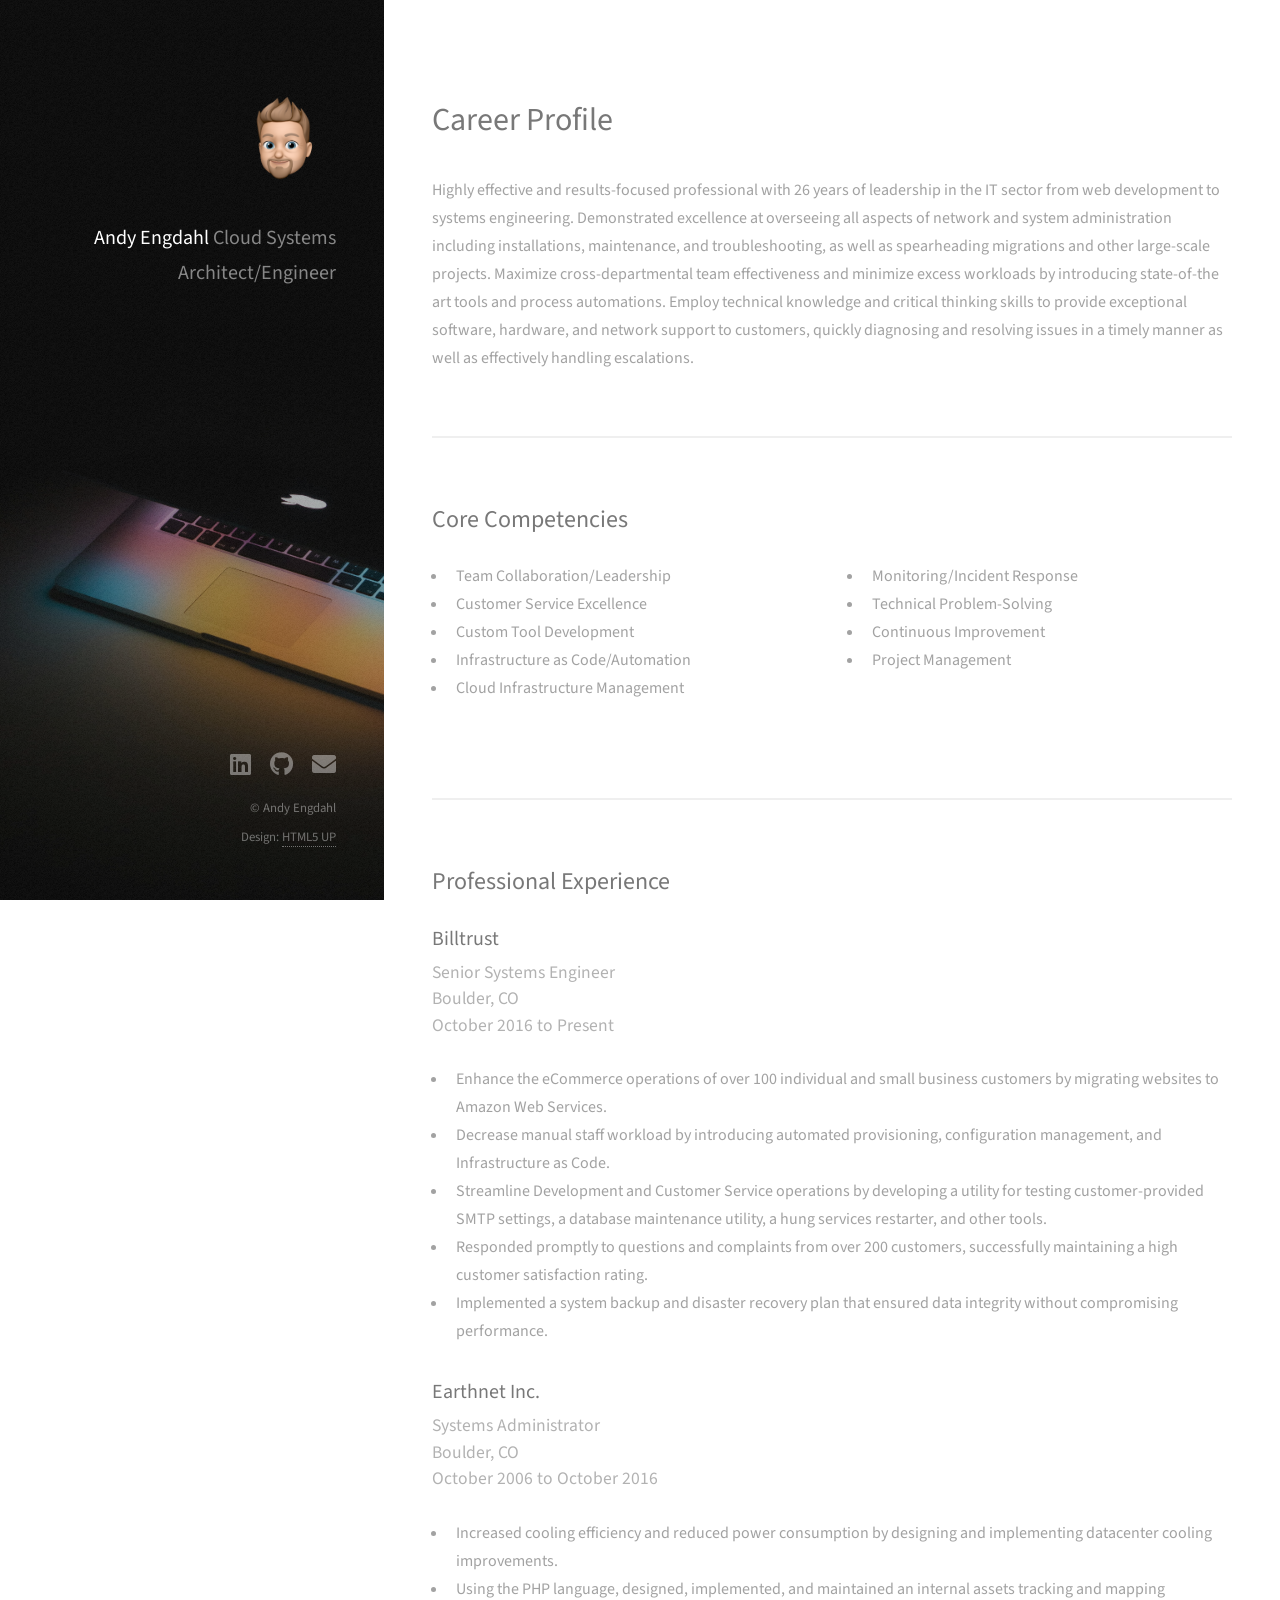
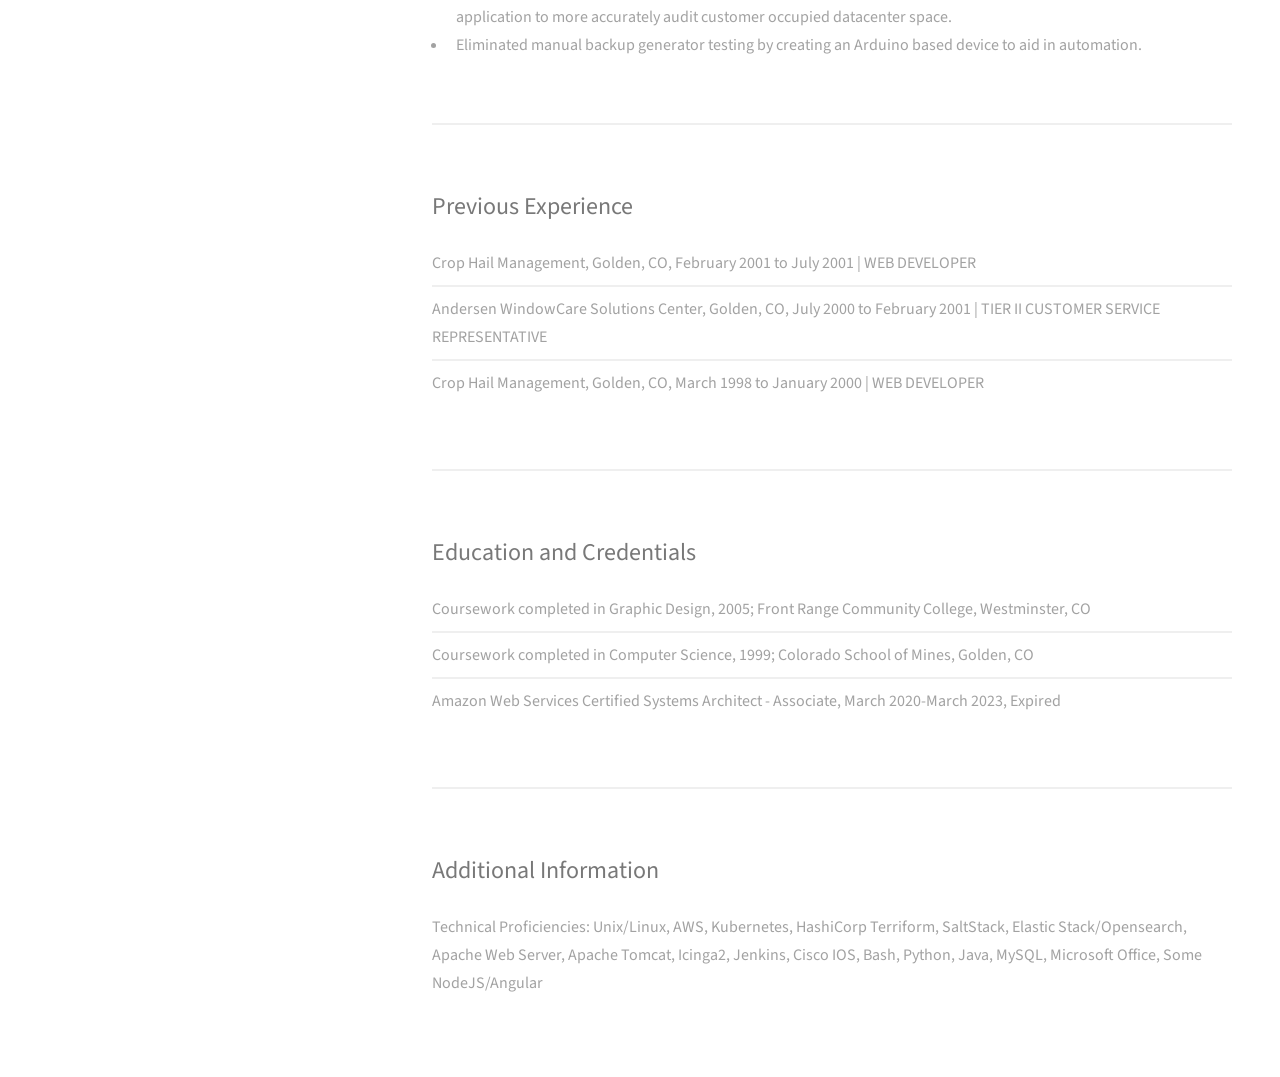
==== commit 876a8d00: "Updated resume content" ====
--- a/content/index.html
+++ b/content/index.html
@@ -104,6 +104,7 @@
 						<ul class="alt">
 							<li>Coursework completed in Graphic Design, 2005; Front Range Community College, Westminster, CO</li>
 							<li>Coursework completed in Computer Science, 1999; Colorado School of Mines, Golden, CO</li>
+							<li>Amazon Web Services Certified Systems Architect - Associate, March 2020-March 2023, Expired</li>
 						</ul>
 					</section>
 
@@ -120,7 +121,7 @@
 					<ul class="icons">
 						<li><a href="https://www.linkedin.com/in/andyengdahl/" class="icon brands fa-linkedin"><span class="label">LinkedIn</span></a></li>
 						<li><a href="https://github.com/drewmat" class="icon brands fa-github"><span class="label">Github</span></a></li>
-						<li><a href="#" class="icon solid fa-envelope"><span class="label">Email</span></a></li>
+						<li><a href="&#109;&#97;&#105;&#108;&#116;&#111;&#58;&#97;&#110;&#100;&#121;&#46;&#101;&#110;&#103;&#100;&#97;&#104;&#108;&#64;&#103;&#109;&#97;&#105;&#108;&#46;&#99;&#111;&#109;" class="icon solid fa-envelope"><span class="label">Email</span></a></li>
 					</ul>
 					<ul class="copyright">
 						<li>&copy; Andy Engdahl</li><li>Design: <a href="http://html5up.net">HTML5 UP</a></li>
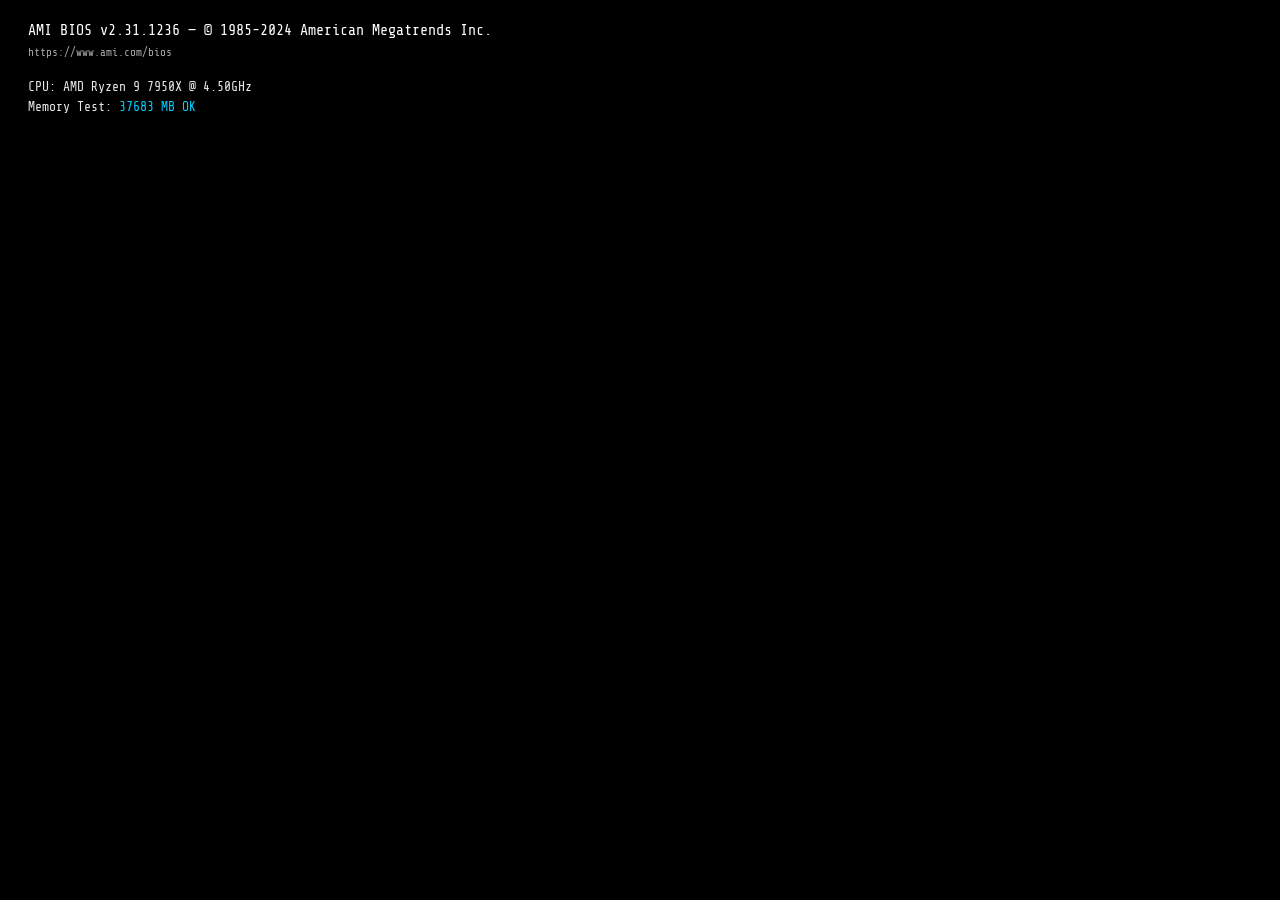
==== commit 0c8a6919: "Auto-deploy with github actions" ====
--- a/content/index.html
+++ b/content/index.html
@@ -1,141 +1,617 @@
-<!DOCTYPE HTML>
-<!--
-	Strata by HTML5 UP
-	html5up.net | @ajlkn
-	Free for personal and commercial use under the CCA 3.0 license (html5up.net/license)
--->
-<html>
-	<head>
-		<title>Andy Engdahl</title>
-		<meta charset="utf-8" />
-		<meta name="viewport" content="width=device-width, initial-scale=1, user-scalable=no" />
-		<link rel="stylesheet" href="assets/css/main.css" />
-	</head>
-	<body class="is-preload">
-
-		<!-- Header -->
-			<header id="header">
-				<div class="inner">
-					<a href="#" class="image avatar"><img src="images/avatar.png" alt="" /></a>
-					<h1><strong>Andy Engdahl</strong><br />
-					Cloud Systems Architect/Engineer<br /></h1>
-				</div>
-			</header>
-
-		<!-- Main -->
-			<div id="main">
-
-				<!-- One -->
-					<section id="one">
-						<header class="major">
-							<h2>Career Profile</h2>
-						</header>
-						<p>Highly effective and results-focused professional with 26 years of leadership in the IT sector from web development to systems engineering. Demonstrated excellence at overseeing all aspects of network and system administration including installations, maintenance, and troubleshooting, as well as spearheading migrations and other large-scale projects. Maximize cross-departmental team effectiveness and minimize excess workloads by introducing state-of-the art tools and process automations. Employ technical knowledge and critical thinking skills to provide exceptional software, hardware, and network support to customers, quickly diagnosing and resolving issues in a timely manner as well as effectively handling escalations.</p>
-					</section>
-
-					<section id="two">
-						<header>
-							<h2>Core Competencies</h2>
-						</header>
-						<div class="row">
-							<div class="col-6 col-12-xsmall">
-								<ul>
-									<li>Team Collaboration/Leadership</li>
-									<li>Customer Service Excellence</li>
-									<li>Custom Tool Development</li>
-									<li>Infrastructure as Code/Automation</li>
-									<li>Cloud Infrastructure Management</li>
-								</ul>
-							</div>
-							<div class="col-6 col-12-xsmall">
-								<ul>
-									<li>Monitoring/Incident Response</li>
-									<li>Technical Problem-Solving</li>
-									<li>Continuous Improvement</li>
-									<li>Project Management</li>
-								</ul>
-							</div>
-						</div>
-					</section>
-
-					<section id="three">
-						<h2>Professional Experience</h2>
-						<header>
-							<h3>Billtrust</h3>
-							<p>
-								Senior Systems Engineer<br />
-								Boulder, CO<br />
-								October 2016 to Present<br />
-							</p>
-						</header>
-						<ul>
-							<li>Enhance the eCommerce operations of over 100 individual and small business customers by migrating websites to Amazon Web Services.</li>
-							<li>Decrease manual staff workload by introducing automated provisioning, configuration management, and Infrastructure as Code.</li>
-							<li>Streamline Development and Customer Service operations by developing a utility for testing customer-provided SMTP settings, a database maintenance utility, a hung services restarter, and other tools. </li>
-							<li>Responded promptly to questions and complaints from over 200 customers, successfully maintaining a high customer satisfaction rating.</li>
-							<li>Implemented a system backup and disaster recovery plan that ensured data integrity without compromising performance.</li>
-						</ul>
-						<header>
-							<h3>Earthnet Inc.</h3>
-							<p>
-								Systems Administrator<br />
-								Boulder, CO<br />
-								October 2006 to October 2016
-							</p>
-						</header>  
-						<ul>
-							<li>Increased cooling efficiency and reduced power consumption by designing and implementing datacenter cooling improvements.</li>
-							<li>Using the PHP language, designed, implemented, and maintained an internal assets tracking and mapping application to more accurately audit customer occupied datacenter space.</li>
-							<li>Eliminated manual backup generator testing by creating an Arduino based device to aid in automation.</li>
-						</ul>
-					</section>
-
-					<section id="four">
-						<h2>Previous Experience</h2>
-							<ul class="alt">
-							<li>Crop Hail Management, Golden, CO, February 2001 to July 2001 | WEB DEVELOPER</li>
-							<li>Andersen WindowCare Solutions Center, Golden, CO, July 2000 to February 2001 | TIER II CUSTOMER SERVICE REPRESENTATIVE </li>
-							<li>Crop Hail Management, Golden, CO, March 1998 to January 2000 | WEB DEVELOPER</li>
-						</ul>
-					</section>
-
-					<section id="five">
-						<h2>Education and Credentials</h2>
-						<ul class="alt">
-							<li>Coursework completed in Graphic Design, 2005; Front Range Community College, Westminster, CO</li>
-							<li>Coursework completed in Computer Science, 1999; Colorado School of Mines, Golden, CO</li>
-							<li>Amazon Web Services Certified Systems Architect - Associate, March 2020-March 2023, Expired</li>
-						</ul>
-					</section>
-
-					<section id="six">
-						<h2>Additional Information</h2>
-						<p>Technical Proficiencies: Unix/Linux, AWS, Kubernetes, HashiCorp Terriform, SaltStack, Elastic Stack/Opensearch, Apache Web Server, Apache Tomcat, Icinga2, Jenkins, Cisco IOS, Bash, Python, Java, MySQL, Microsoft Office, Some NodeJS/Angular</p>
-					</section>
-
-			</div>
-
-		<!-- Footer -->
-			<footer id="footer">
-				<div class="inner">
-					<ul class="icons">
-						<li><a href="https://www.linkedin.com/in/andyengdahl/" class="icon brands fa-linkedin"><span class="label">LinkedIn</span></a></li>
-						<li><a href="https://github.com/drewmat" class="icon brands fa-github"><span class="label">Github</span></a></li>
-						<li><a href="&#109;&#97;&#105;&#108;&#116;&#111;&#58;&#97;&#110;&#100;&#121;&#46;&#101;&#110;&#103;&#100;&#97;&#104;&#108;&#64;&#103;&#109;&#97;&#105;&#108;&#46;&#99;&#111;&#109;" class="icon solid fa-envelope"><span class="label">Email</span></a></li>
-					</ul>
-					<ul class="copyright">
-						<li>&copy; Andy Engdahl</li><li>Design: <a href="http://html5up.net">HTML5 UP</a></li>
-					</ul>
-				</div>
-			</footer>
-
-		<!-- Scripts -->
-			<script src="assets/js/jquery.min.js"></script>
-			<script src="assets/js/jquery.poptrox.min.js"></script>
-			<script src="assets/js/browser.min.js"></script>
-			<script src="assets/js/breakpoints.min.js"></script>
-			<script src="assets/js/util.js"></script>
-			<script src="assets/js/main.js"></script>
-
-	</body>
-</html>+<!DOCTYPE html>
+<html lang="en">
+<head>
+<meta charset="UTF-8">
+<meta name="viewport" content="width=device-width, initial-scale=1.0">
+<title>Linux Boot Sequence</title>
+<style>
+  @import url('https://fonts.googleapis.com/css2?family=Share+Tech+Mono&display=swap');
+
+  :root {
+    --green: #00ff41;
+    --dim-green: #00b32c;
+    --faint-green: #003b0f;
+    --white: #e8e8e8;
+    --yellow: #ffd700;
+    --red: #ff3333;
+    --blue: #4fc3f7;
+    --bg: #0a0a0a;
+  }
+
+  * { margin: 0; padding: 0; box-sizing: border-box; }
+
+  body {
+    background: var(--bg);
+    color: var(--green);
+    font-family: 'Share Tech Mono', 'Courier New', monospace;
+    font-size: 13px;
+    line-height: 1.55;
+    overflow: hidden;
+    height: 100vh;
+    width: 100vw;
+    cursor: none;
+  }
+
+  /* Scanline overlay */
+  body::before {
+    content: '';
+    position: fixed;
+    inset: 0;
+    background: repeating-linear-gradient(
+      0deg,
+      transparent,
+      transparent 2px,
+      rgba(0,0,0,0.07) 2px,
+      rgba(0,0,0,0.07) 4px
+    );
+    pointer-events: none;
+    z-index: 100;
+  }
+
+  /* CRT vignette */
+  body::after {
+    content: '';
+    position: fixed;
+    inset: 0;
+    background: radial-gradient(ellipse at center, transparent 60%, rgba(0,0,0,0.75) 100%);
+    pointer-events: none;
+    z-index: 101;
+  }
+
+  #screen {
+    padding: 18px 24px;
+    height: 100vh;
+    overflow: hidden;
+    position: relative;
+  }
+
+  .line {
+    opacity: 0;
+    white-space: pre;
+    animation: appear 0.01s forwards;
+  }
+
+  @keyframes appear {
+    to { opacity: 1; }
+  }
+
+  .ok     { color: var(--green); }
+  .fail   { color: var(--red); }
+  .warn   { color: var(--yellow); }
+  .info   { color: var(--blue); }
+  .dim    { color: #4a7a4a; }
+  .white  { color: var(--white); }
+  .bold   { font-weight: bold; color: #fff; }
+
+  .bracket-ok   { color: var(--green); }
+  .bracket-fail { color: var(--red); }
+  .bracket-warn { color: var(--yellow); }
+
+  #progress-bar-wrap {
+    display: inline-block;
+    opacity: 0;
+  }
+  #progress-bar {
+    display: inline-block;
+    width: 0px;
+    height: 10px;
+    background: var(--green);
+    vertical-align: middle;
+    box-shadow: 0 0 6px var(--green);
+    transition: width 0.08s linear;
+  }
+
+  #login-prompt {
+    display: none;
+    margin-top: 10px;
+  }
+
+  #login-prompt .prompt-line {
+    color: var(--green);
+  }
+
+  #cursor {
+    display: inline-block;
+    width: 8px;
+    height: 14px;
+    background: var(--green);
+    vertical-align: text-bottom;
+    animation: blink 1s step-end infinite;
+    box-shadow: 0 0 6px var(--green);
+  }
+
+  @keyframes blink {
+    0%, 100% { opacity: 1; }
+    50% { opacity: 0; }
+  }
+
+  .glow {
+    text-shadow: 0 0 8px var(--green), 0 0 16px rgba(0,255,65,0.4);
+  }
+
+  #bios-screen {
+    position: fixed;
+    inset: 0;
+    background: #000;
+    color: var(--white);
+    font-family: 'Share Tech Mono', monospace;
+    font-size: 13px;
+    padding: 20px 28px;
+    z-index: 200;
+    line-height: 1.5;
+  }
+
+  #bios-screen .bios-title {
+    color: #fff;
+    font-size: 15px;
+    margin-bottom: 2px;
+  }
+
+  #bios-screen .bios-sub {
+    color: #aaa;
+    font-size: 11px;
+    margin-bottom: 16px;
+  }
+
+  .mem-bar {
+    color: #00cfff;
+  }
+
+  #boot-logo {
+    color: var(--green);
+    font-size: 12px;
+    line-height: 1.2;
+    white-space: pre;
+    text-shadow: 0 0 10px rgba(0,255,65,0.5);
+    margin-bottom: 6px;
+  }
+
+  #fsck-line { color: var(--dim-green); }
+</style>
+</head>
+<body>
+
+<!-- BIOS POST Screen -->
+<div id="bios-screen">
+  <div class="bios-title">AMI BIOS v2.31.1236 — © 1985-2024 American Megatrends Inc.</div>
+  <div class="bios-sub">https://www.ami.com/bios</div>
+  <div id="bios-content"></div>
+</div>
+
+<!-- Main boot screen (hidden initially) -->
+<div id="screen" style="display:none"></div>
+
+<script>
+const biosLines = [
+  { text: 'CPU: AMD Ryzen 9 7950X @ 4.50GHz', delay: 80 },
+  { text: 'Memory Test: ', delay: 300, special: 'memtest' },
+  { text: '', delay: 600 },
+  { text: 'Detecting IDE drives...', delay: 200 },
+  { text: '  Primary Master  : ST2000DM008-2FR102  (2000 GB)', delay: 150 },
+  { text: '  Primary Slave   : None', delay: 80 },
+  { text: '  Secondary Master: SAMSUNG MZ7LN512HCHP  (512 GB)', delay: 100 },
+  { text: '', delay: 100 },
+  { text: 'USB Devices: 4 Found', delay: 150 },
+  { text: 'PCI Express: 16x Slot — NVIDIA RTX 4090 (24 GB VRAM)', delay: 150 },
+  { text: '', delay: 200 },
+  { text: 'Press DEL to enter SETUP, F12 for Boot Menu', delay: 400 },
+  { text: '', delay: 200 },
+  { text: 'Booting from: /dev/sda  (GRUB 2.12)...', delay: 600 },
+];
+
+const screen = document.getElementById('screen');
+const biosDiv = document.getElementById('bios-content');
+
+// BIOS memory test animation
+async function runBios() {
+  for (const item of biosLines) {
+    await sleep(item.delay);
+    if (item.special === 'memtest') {
+      const el = document.createElement('div');
+      el.innerHTML = 'Memory Test: ';
+      biosDiv.appendChild(el);
+      await animateMemTest(el);
+    } else {
+      const el = document.createElement('div');
+      el.style.color = item.text.startsWith('Press') ? '#ffd700' : '';
+      el.textContent = item.text;
+      biosDiv.appendChild(el);
+    }
+  }
+  await sleep(700);
+  document.getElementById('bios-screen').style.display = 'none';
+  screen.style.display = 'block';
+  runBoot();
+}
+
+async function animateMemTest(el) {
+  const total = 65536;
+  const steps = 40;
+  for (let i = 1; i <= steps; i++) {
+    const mb = Math.floor((total / steps) * i);
+    el.innerHTML = `Memory Test: <span class="mem-bar">${mb} MB OK</span>`;
+    await sleep(30);
+  }
+  el.innerHTML = `Memory Test: <span style="color:#00ff41">65536 MB OK ✓</span>`;
+}
+
+// Boot sequence lines
+const bootSequence = [
+  { type: 'logo' },
+  { text: 'Linux version 6.8.0-45-generic (buildd@lcy02-amd64-032) (gcc version 13.2.0)', cls: 'dim', delay: 20 },
+  { text: 'Command line: BOOT_IMAGE=/vmlinuz-6.8.0-45-generic root=/dev/mapper/ubuntu--vg-ubuntu--lv ro quiet splash', cls: 'dim', delay: 20 },
+  { text: '', delay: 30 },
+  { text: 'BIOS-provided physical RAM map:', cls: 'dim', delay: 40 },
+  { text: '  BIOS-e820: [mem 0x0000000000000000-0x000000000009fbff] usable', cls: 'dim', delay: 15 },
+  { text: '  BIOS-e820: [mem 0x0000000100000000-0x000000103fffffff] usable', cls: 'dim', delay: 15 },
+  { text: '', delay: 20 },
+  { text: 'DMI: ASUS ROG STRIX X670E-F GAMING WIFI, BIOS 1404 10/26/2023', cls: 'info', delay: 40 },
+  { text: '', delay: 60 },
+
+  // Systemd-style entries
+  { type: 'status', label: 'Started', text: 'Load Kernel Modules', status: 'ok', delay: 60 },
+  { type: 'status', label: 'Started', text: 'Apply Kernel Variables', status: 'ok', delay: 50 },
+  { type: 'status', label: 'Reached target', text: 'Local File Systems (Pre)', status: 'ok', delay: 55 },
+  { type: 'status', label: 'Mounting', text: '/proc — Kernel Proc Interface...', status: 'ok', delay: 60 },
+  { type: 'status', label: 'Mounting', text: '/sys — Kernel SysFS Interface...', status: 'ok', delay: 50 },
+  { type: 'status', label: 'Started', text: 'Create System Users', status: 'ok', delay: 70 },
+  { type: 'status', label: 'Started', text: 'Create Static Device Nodes', status: 'ok', delay: 55 },
+  { type: 'status', label: 'Starting', text: 'udev Kernel Device Manager...', status: 'ok', delay: 90 },
+  { type: 'status', label: 'Started', text: 'udev Kernel Device Manager', status: 'ok', delay: 60 },
+
+  { text: '', delay: 20 },
+  { text: 'EXT4-fs (sda2): mounted filesystem with ordered data mode. Quota mode: none.', cls: 'dim', delay: 50 },
+  { text: '', delay: 20 },
+
+  { type: 'status', label: 'Mounted', text: '/boot/efi — EFI System Partition', status: 'ok', delay: 60 },
+  { type: 'status', label: 'Started', text: 'Load/Save RF Kill Switch Status', status: 'ok', delay: 60 },
+  { type: 'status', label: 'Started', text: 'Set Up Additional Binary Formats', status: 'ok', delay: 55 },
+  { type: 'status', label: 'Starting', text: 'Network Manager...', status: 'ok', delay: 100 },
+  { type: 'status', label: 'Started', text: 'Network Manager', status: 'ok', delay: 70 },
+  { type: 'status', label: 'Starting', text: 'WPA supplicant...', status: 'ok', delay: 80 },
+  { type: 'status', label: 'Started', text: 'WPA supplicant', status: 'ok', delay: 60 },
+  { type: 'status', label: 'Starting', text: 'CUPS Printing Service...', status: 'ok', delay: 70 },
+  { type: 'status', label: 'Started', text: 'CUPS Printing Service', status: 'ok', delay: 65 },
+  { type: 'status', label: 'Starting', text: 'OpenSSH Server Daemon...', status: 'ok', delay: 80 },
+  { type: 'status', label: 'Started', text: 'OpenSSH Server Daemon', status: 'ok', delay: 70 },
+  { type: 'status', label: 'Starting', text: 'Snap daemon...', status: 'warn', delay: 200 },
+  { type: 'status', label: 'Failed', text: 'Snap daemon — degraded (see journalctl)', status: 'fail', delay: 60 },
+  { type: 'status', label: 'Starting', text: 'Avahi mDNS/DNS-SD Stack...', status: 'ok', delay: 70 },
+  { type: 'status', label: 'Started', text: 'Avahi mDNS/DNS-SD Stack', status: 'ok', delay: 65 },
+  { type: 'status', label: 'Starting', text: 'Disk Manager...', status: 'ok', delay: 90 },
+  { type: 'status', label: 'Started', text: 'Disk Manager', status: 'ok', delay: 70 },
+
+  { text: '', delay: 30 },
+  { type: 'fsck' },
+
+  { text: '', delay: 30 },
+  { type: 'status', label: 'Started', text: 'Monitoring of LVM2 mirrors', status: 'ok', delay: 60 },
+  { type: 'status', label: 'Reached target', text: 'Basic System', status: 'ok', delay: 60 },
+  { type: 'status', label: 'Reached target', text: 'Network', status: 'ok', delay: 55 },
+  { type: 'status', label: 'Starting', text: 'Daily apt upgrade and clean activities...', status: 'ok', delay: 70 },
+  { type: 'status', label: 'Starting', text: 'GNOME Display Manager...', status: 'ok', delay: 120 },
+  { type: 'status', label: 'Started', text: 'GNOME Display Manager', status: 'ok', delay: 80 },
+  { type: 'status', label: 'Reached target', text: 'Graphical Interface', status: 'ok', delay: 60 },
+  { type: 'status', label: 'Reached target', text: 'Multi-User System', status: 'ok', delay: 50 },
+
+  { text: '', delay: 80 },
+  { type: 'progress' },
+  { text: '', delay: 100 },
+  { type: 'login' },
+];
+
+const logoArt = `\
+  _      _                   ___  ____  
+ | |    (_)_ __  _   ___  __/ _ \\/ ___| 
+ | |    | | '_ \\| | | \\ \\/ / | | \\___ \\ 
+ | |___ | | | | | |_| |>  <| |_| |___) |
+ |_____|_|_| |_|\\__,_/_/\\_\\\\___/|____/ 
+`;
+
+async function runBoot() {
+  for (const item of bootSequence) {
+    if (item.type === 'logo') {
+      await sleep(100);
+      const pre = document.createElement('pre');
+      pre.id = 'boot-logo';
+      pre.classList.add('glow');
+      pre.textContent = logoArt;
+      screen.appendChild(pre);
+      const sub = makeLine('Ubuntu 24.04.1 LTS — Kernel 6.8.0-45-generic — x86_64', 'info');
+      screen.appendChild(sub);
+      screen.appendChild(makeLine('', 'dim'));
+      await sleep(200);
+    } else if (item.type === 'status') {
+      await sleep(item.delay || 60);
+      screen.appendChild(makeStatusLine(item));
+    } else if (item.type === 'fsck') {
+      await runFsck();
+    } else if (item.type === 'progress') {
+      await runProgressBar();
+    } else if (item.type === 'login') {
+      showLogin();
+    } else {
+      await sleep(item.delay || 30);
+      screen.appendChild(makeLine(item.text, item.cls || 'dim'));
+    }
+    screen.scrollTop = screen.scrollHeight;
+  }
+}
+
+function makeLine(text, cls) {
+  const div = document.createElement('div');
+  div.className = 'line ' + (cls || '');
+  div.textContent = text;
+  div.style.animationDelay = '0s';
+  return div;
+}
+
+function makeStatusLine(item) {
+  const div = document.createElement('div');
+  div.className = 'line';
+  const statusMap = {
+    ok:   { bracket: '[  <span class="bracket-ok">OK</span>  ]', labelColor: '#4fc3f7' },
+    fail: { bracket: '[<span class="bracket-fail">FAILED</span>]', labelColor: '#ff3333' },
+    warn: { bracket: '[ <span class="bracket-warn">WARN</span> ]', labelColor: '#ffd700' },
+  };
+  const s = statusMap[item.status] || statusMap.ok;
+  div.innerHTML = `<span class="dim">${s.bracket}</span> <span style="color:${s.labelColor}">${item.label}</span> <span class="white">${item.text}</span>`;
+  return div;
+}
+
+async function runFsck() {
+  const line = document.createElement('div');
+  line.className = 'line';
+  line.id = 'fsck-line';
+  line.textContent = 'fsck from util-linux 2.39.3';
+  screen.appendChild(line);
+  await sleep(150);
+
+  const drives = [
+    { dev: '/dev/sda1', label: 'EFI', blocks: 523264 },
+    { dev: '/dev/sda2', label: 'ext4', blocks: 3907328 },
+    { dev: '/dev/mapper/ubuntu--vg', label: 'LVM', blocks: 52428800 },
+  ];
+
+  for (const d of drives) {
+    const l = document.createElement('div');
+    l.className = 'line dim';
+    l.textContent = `${d.dev}: clean, ${Math.floor(d.blocks * 0.0023)} files, ${Math.floor(d.blocks * 0.31)}/${d.blocks} blocks`;
+    screen.appendChild(l);
+    screen.scrollTop = screen.scrollHeight;
+    await sleep(100);
+  }
+}
+
+async function runProgressBar() {
+  await sleep(100);
+  const wrap = document.createElement('div');
+  wrap.id = 'progress-bar-wrap';
+  wrap.style.opacity = '1';
+
+  const label = document.createElement('span');
+  label.className = 'dim';
+  label.textContent = 'Starting services  [';
+
+  const bar = document.createElement('span');
+  bar.id = 'progress-bar';
+
+  const barOuter = document.createElement('span');
+  barOuter.style.display = 'inline-block';
+  barOuter.style.width = '200px';
+  barOuter.style.background = '#0d2e0d';
+  barOuter.style.border = '1px solid #1a5c1a';
+  barOuter.style.verticalAlign = 'middle';
+  barOuter.appendChild(bar);
+
+  const end = document.createElement('span');
+  end.className = 'dim';
+  end.textContent = ']';
+
+  const pct = document.createElement('span');
+  pct.className = 'ok';
+  pct.style.marginLeft = '10px';
+  pct.textContent = '0%';
+
+  wrap.appendChild(label);
+  wrap.appendChild(barOuter);
+  wrap.appendChild(end);
+  wrap.appendChild(pct);
+  screen.appendChild(wrap);
+
+  for (let i = 0; i <= 100; i++) {
+    bar.style.width = (i * 2) + 'px';
+    pct.textContent = i + '%';
+    if (i === 100) pct.style.color = '#00ff41';
+    await sleep(18);
+  }
+
+  await sleep(200);
+  const done = document.createElement('div');
+  done.className = 'line ok glow';
+  done.style.marginTop = '4px';
+  done.textContent = 'System boot complete.';
+  screen.appendChild(done);
+  await sleep(300);
+}
+
+function showLogin() {
+  const hostname = 'archimedes';
+  const lines = [
+    '',
+    'Ubuntu 24.04.1 LTS ' + hostname + ' tty1',
+    '',
+  ];
+
+  for (const l of lines) {
+    const div = document.createElement('div');
+    div.className = 'line white';
+    div.textContent = l;
+    screen.appendChild(div);
+  }
+
+  // Login prompt
+  const loginDiv = document.createElement('div');
+  loginDiv.id = 'login-prompt';
+  loginDiv.style.display = 'block';
+
+  const userLine = document.createElement('div');
+  userLine.className = 'prompt-line';
+  userLine.innerHTML = `${hostname} login: <span id="cursor"></span>`;
+
+  loginDiv.appendChild(userLine);
+  screen.appendChild(loginDiv);
+
+  // Simulate typing a username
+  setTimeout(() => typeUsername(userLine), 600);
+}
+
+async function typeUsername(el) {
+  const username = 'root';
+  const cursorEl = el.querySelector('#cursor');
+  let typed = '';
+
+  for (const ch of username) {
+    await sleep(120 + Math.random() * 80);
+    typed += ch;
+    cursorEl.insertAdjacentText('beforebegin', ch);
+  }
+
+  await sleep(400);
+  // Remove cursor, add newline, show password prompt
+  cursorEl.remove();
+
+  const passLine = document.createElement('div');
+  passLine.className = 'prompt-line';
+  passLine.innerHTML = 'Password: ';
+  screen.appendChild(passLine);
+  screen.scrollTop = screen.scrollHeight;
+
+  await sleep(800);
+  // Simulate asterisks
+  const stars = '••••••••';
+  for (const s of stars) {
+    await sleep(100 + Math.random() * 60);
+    passLine.innerHTML += '<span style="color:#555">*</span>';
+  }
+
+  await sleep(600);
+
+  const msgLines = [
+    { text: '', cls: '' },
+    { text: 'Last login: Thu Mar 12 23:41:07 2026 on tty1', cls: 'dim' },
+    { text: '', cls: '' },
+    { text: 'Welcome to Ubuntu 24.04.1 LTS (GNU/Linux 6.8.0-45-generic x86_64)', cls: 'info' },
+    { text: '', cls: '' },
+    { text: ' * Documentation:  https://help.ubuntu.com', cls: 'dim' },
+    { text: ' * Management:     https://landscape.canonical.com', cls: 'dim' },
+    { text: ' * Support:        https://ubuntu.com/advantage', cls: 'dim' },
+    { text: '', cls: '' },
+    { text: '0 updates can be applied immediately.', cls: 'ok' },
+    { text: '', cls: '' },
+  ];
+
+  for (const m of msgLines) {
+    const d = document.createElement('div');
+    d.className = 'line ' + m.cls;
+    d.textContent = m.text;
+    screen.appendChild(d);
+    screen.scrollTop = screen.scrollHeight;
+    await sleep(50);
+  }
+
+  // Final shell prompt
+  const shellLine = document.createElement('div');
+  shellLine.className = 'line glow';
+  shellLine.innerHTML = '<span style="color:#e55">root</span><span class="dim">@</span><span style="color:#4fc3f7">archimedes</span><span class="dim">:</span><span style="color:#ffd700">~</span><span class="dim">#</span> <span id="shell-cursor"></span>';
+  screen.appendChild(shellLine);
+  screen.scrollTop = screen.scrollHeight;
+
+  // Wait a few seconds, then type the command
+  await sleep(2800);
+  await typeCommand(shellLine);
+}
+
+async function typeCommand(shellLine) {
+  const cursorEl = document.getElementById('shell-cursor');
+  const command = 'systemctl start resume.daemon';
+  let typed = '';
+
+  for (const ch of command) {
+    await sleep(90 + Math.random() * 70);
+    typed += ch;
+    cursorEl.insertAdjacentText('beforebegin', ch);
+    screen.scrollTop = screen.scrollHeight;
+  }
+
+  // Brief pause before "pressing enter"
+  await sleep(500);
+  cursorEl.remove();
+
+  // Output lines after running the command
+  const outputLines = [
+    { text: '', cls: '' },
+    { text: '● resume.daemon — Personal Resume Service', cls: 'white', delay: 80 },
+    { text: '     Loaded: loaded (/etc/systemd/system/resume.daemon; enabled)', cls: 'dim', delay: 40 },
+    { text: '     Active: activating (start) since Fri 2026-03-13 00:00:01 UTC', cls: 'warn', delay: 40 },
+    { text: '    Process: ExecStart=/usr/bin/resume --serve --port 443', cls: 'dim', delay: 40 },
+    { text: '', cls: '', delay: 30 },
+    { text: 'Mar 13 00:00:01 archimedes systemd[1]: Starting Personal Resume Service...', cls: 'dim', delay: 60 },
+    { text: 'Mar 13 00:00:01 archimedes resume[2341]: Initializing resume engine v2.4.1', cls: 'dim', delay: 60 },
+    { text: 'Mar 13 00:00:01 archimedes resume[2341]: Loading profile data... done', cls: 'dim', delay: 80 },
+    { text: 'Mar 13 00:00:02 archimedes resume[2341]: Binding to 0.0.0.0:443', cls: 'dim', delay: 70 },
+    { text: 'Mar 13 00:00:02 archimedes systemd[1]: Started Personal Resume Service.', cls: 'ok', delay: 80 },
+    { text: '', cls: '', delay: 30 },
+  ];
+
+  for (const l of outputLines) {
+    await sleep(l.delay || 40);
+    const d = document.createElement('div');
+    d.className = 'line ' + l.cls;
+    d.textContent = l.text;
+    screen.appendChild(d);
+    screen.scrollTop = screen.scrollHeight;
+  }
+
+  // Second shell prompt
+  const shellLine2 = document.createElement('div');
+  shellLine2.className = 'line glow';
+  shellLine2.innerHTML = '<span style="color:#e55">root</span><span class="dim">@</span><span style="color:#4fc3f7">archimedes</span><span class="dim">:</span><span style="color:#ffd700">~</span><span class="dim">#</span> ';
+  screen.appendChild(shellLine2);
+  screen.scrollTop = screen.scrollHeight;
+
+  await sleep(700);
+
+  // Type the open command
+  const openCmd = 'xdg-open https://localhost/resume.html';
+  for (const ch of openCmd) {
+    await sleep(80 + Math.random() * 60);
+    shellLine2.innerHTML += ch === '<' ? '&lt;' : ch === '>' ? '&gt;' : ch;
+    screen.scrollTop = screen.scrollHeight;
+  }
+
+  await sleep(450);
+
+  // Flash the screen white briefly before redirect (like a CRT switching input)
+  const flash = document.createElement('div');
+  flash.style.cssText = 'position:fixed;inset:0;background:#00ff41;z-index:999;opacity:0;transition:opacity 0.08s ease-in;';
+  document.body.appendChild(flash);
+  await sleep(30);
+  flash.style.opacity = '0.15';
+  await sleep(80);
+  flash.style.opacity = '0';
+  await sleep(120);
+  flash.style.opacity = '0.9';
+  await sleep(60);
+
+  window.location.href = 'resume.html';
+}
+
+function sleep(ms) {
+  return new Promise(r => setTimeout(r, ms));
+}
+
+runBios();
+</script>
+</body>
+</html>
